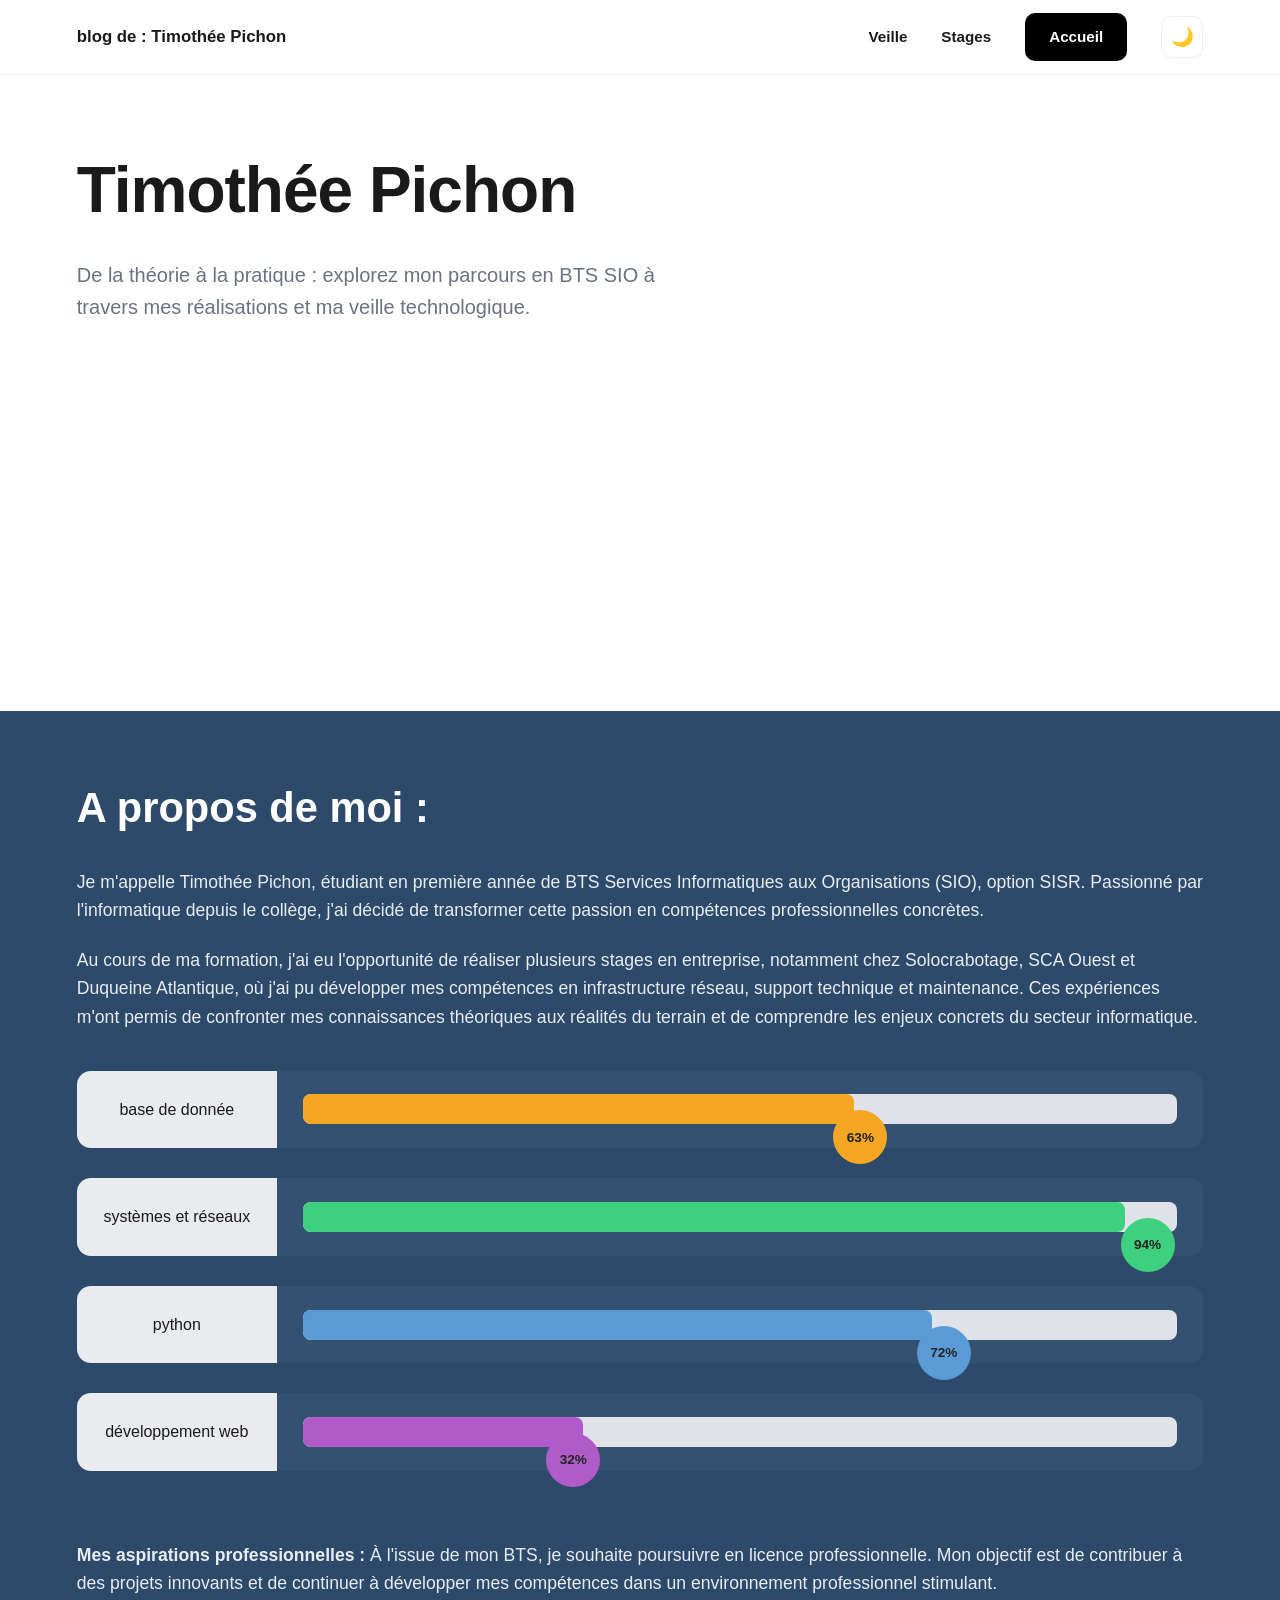
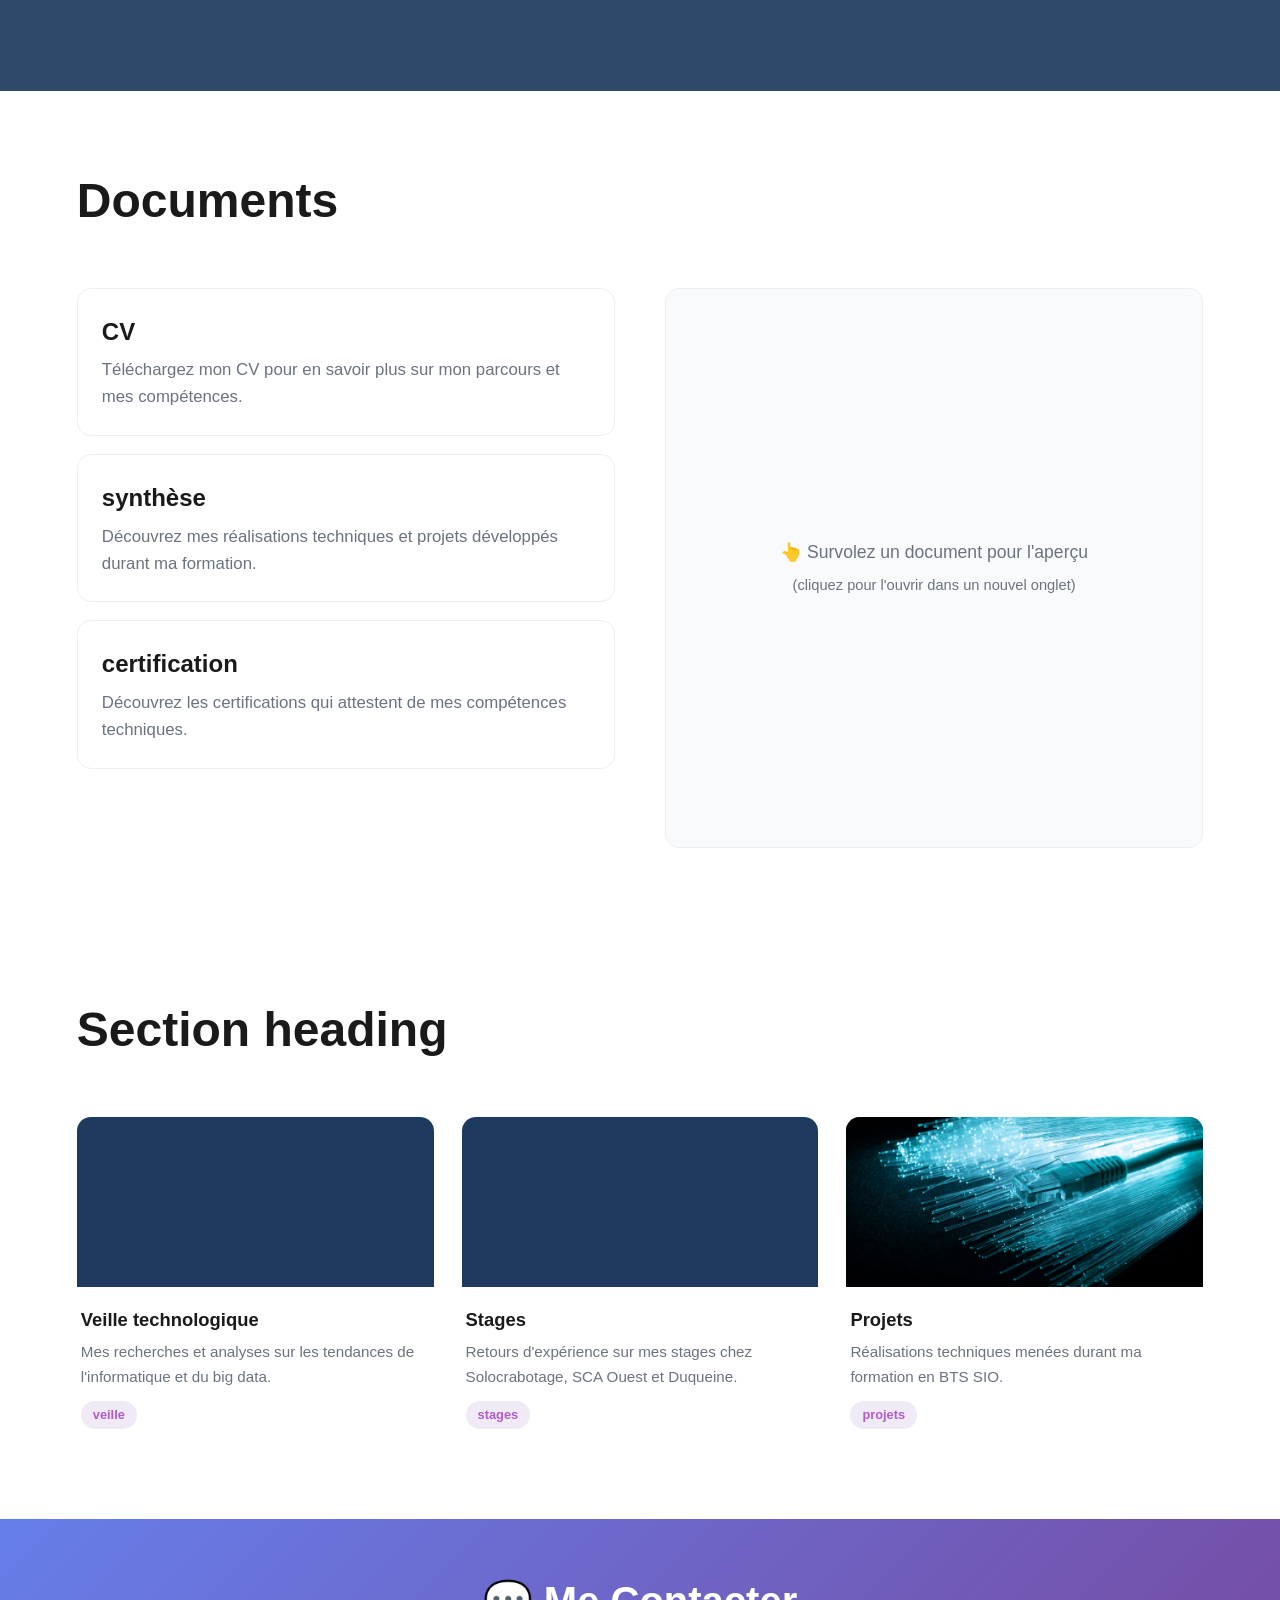
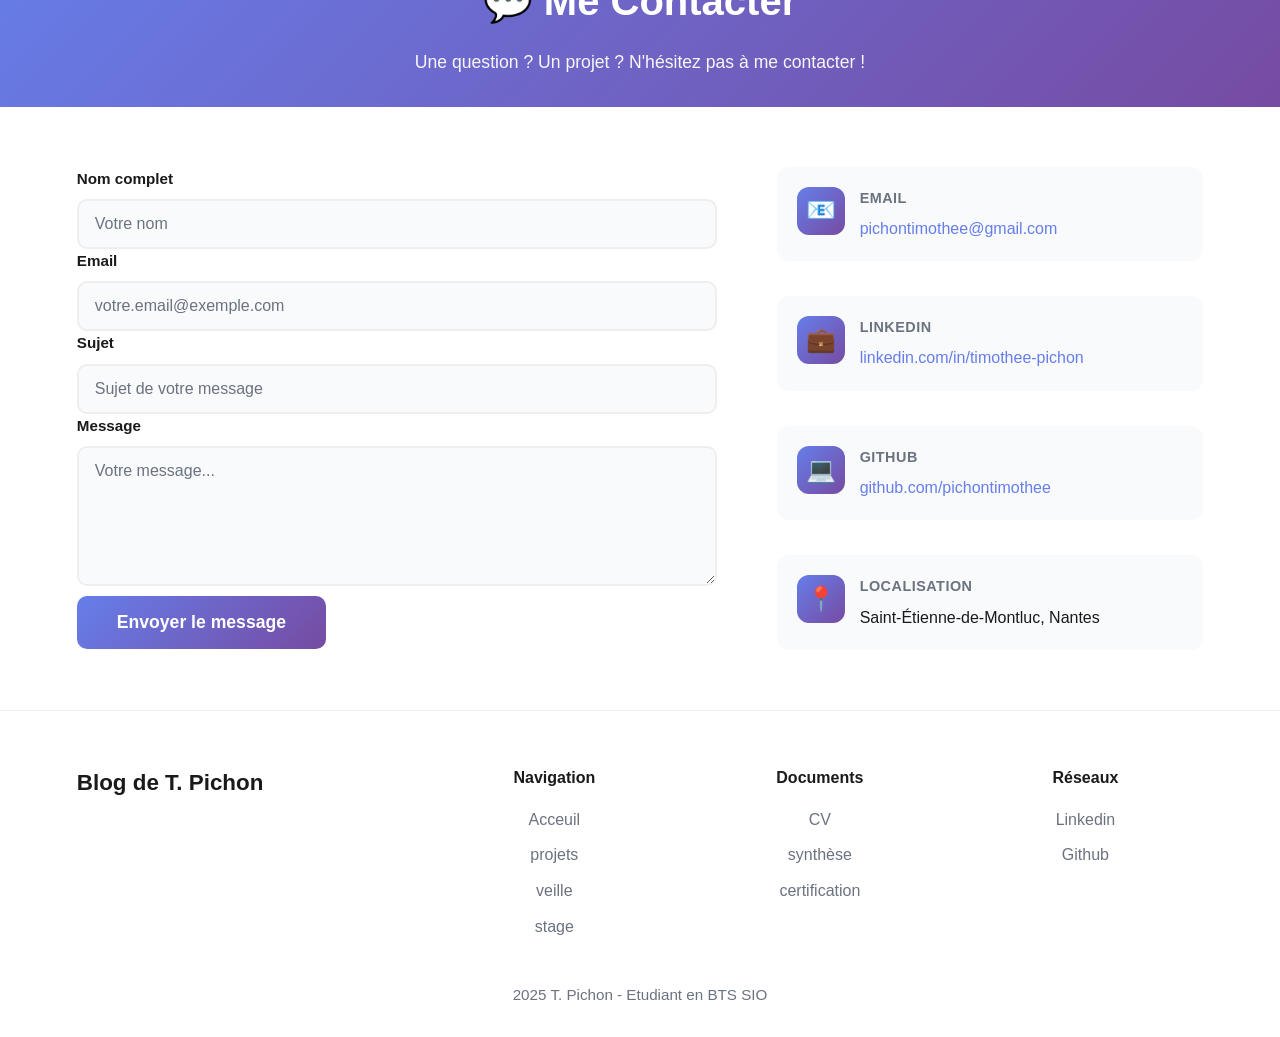
==== index.html @ 786f8b00 "Initial commit : premier envoie" ====
<!DOCTYPE html>
<html lang="fr">
<head>
  <meta charset="UTF-8">
  <meta name="viewport" content="width=device-width, initial-scale=1.0">
  <title>Blog de T. Pichon</title>
  <link rel="stylesheet" href="css/style.css">
</head>
<body>

  <!-- En-tete (injecté par js/header.js) -->
  <header class="entete" id="site-header"></header>

  <!-- Hero -->
  <section class="hero">
    <div class="conteneur">
      <h1>Timothée Pichon</h1>
      <p>De la théorie à la pratique : explorez mon parcours en BTS SIO à travers
         mes réalisations et ma veille technologique.</p>
    </div>
  </section>
  <div class="hero-image"></div>

  <!-- A propos -->
  <section class="apropos">
    <div class="conteneur">
      <h2>A propos de moi&nbsp;:</h2>
      <p>Je m'appelle Timothée Pichon, étudiant en première année de BTS Services
         Informatiques aux Organisations (SIO), option SISR. Passionné par
         l'informatique depuis le collège, j'ai décidé de transformer cette passion
         en compétences professionnelles concrètes.</p>
      <p>Au cours de ma formation, j'ai eu l'opportunité de réaliser plusieurs stages
         en entreprise, notamment chez Solocrabotage, SCA Ouest et Duqueine Atlantique,
         où j'ai pu développer mes compétences en infrastructure réseau, support
         technique et maintenance. Ces expériences m'ont permis de confronter mes
         connaissances théoriques aux réalités du terrain et de comprendre les enjeux
         concrets du secteur informatique.</p>

      <div class="competences">
        <div class="skill">
          <div class="label">base de donnée</div>
          <div class="barre-zone">
            <div class="barre"><span style="width:63%;background:var(--orange)"></span></div>
            <div class="pct" style="left:63%;background:var(--orange)">63%</div>
          </div>
        </div>
        <div class="skill">
          <div class="label">systèmes et réseaux</div>
          <div class="barre-zone">
            <div class="barre"><span style="width:94%;background:var(--vert)"></span></div>
            <div class="pct" style="left:94%;background:var(--vert)">94%</div>
          </div>
        </div>
        <div class="skill">
          <div class="label">python</div>
          <div class="barre-zone">
            <div class="barre"><span style="width:72%;background:var(--bleu)"></span></div>
            <div class="pct" style="left:72%;background:var(--bleu)">72%</div>
          </div>
        </div>
        <div class="skill">
          <div class="label">développement web</div>
          <div class="barre-zone">
            <div class="barre"><span style="width:32%;background:var(--violet)"></span></div>
            <div class="pct" style="left:32%;background:var(--violet)">32%</div>
          </div>
        </div>
      </div>

      <p class="aspirations"><strong>Mes aspirations professionnelles :</strong>
         À l'issue de mon BTS, je souhaite poursuivre en licence professionnelle.
         Mon objectif est de contribuer à des projets innovants et de continuer à
         développer mes compétences dans un environnement professionnel stimulant.</p>
    </div>
  </section>

  <!-- Documents -->
  <section class="section docs">
    <div class="conteneur">
      <h2>Documents</h2>
      <div class="docs-grille">

        <!-- Liste des liens -->
        <div class="docs-liste">
          <a class="doc-item" href="docs/cv.pdf" target="_blank" rel="noopener"
             data-doc="docs/cv.pdf">
            <h3>CV</h3>
            <p>Téléchargez mon CV pour en savoir plus sur mon parcours et mes compétences.</p>
          </a>
          <a class="doc-item" href="docs/synthese.pdf" target="_blank" rel="noopener"
             data-doc="docs/synthese.pdf">
            <h3>synthèse</h3>
            <p>Découvrez mes réalisations techniques et projets développés durant ma formation.</p>
          </a>
          <a class="doc-item" href="docs/certification.pdf" target="_blank" rel="noopener"
             data-doc="docs/certification.pdf">
            <h3>certification</h3>
            <p>Découvrez les certifications qui attestent de mes compétences techniques.</p>
          </a>
        </div>

        <!-- Zone d'apercu (a droite) -->
        <div class="docs-apercu">
          <iframe id="docPreview" title="Prévisualisation du document"></iframe>
          <div class="apercu-vide" id="apercuVide">
            👆 Survolez un document pour l'aperçu<br>
            <small>(cliquez pour l'ouvrir dans un nouvel onglet)</small>
          </div>
        </div>

      </div>
    </div>
  </section>

  <!-- Projets -->
  <section class="section">
    <div class="conteneur">
      <h2>Section heading</h2>
      <div class="cartes">
        <a class="carte" href="veille.html">
          <div class="vignette"></div>
          <div class="corps">
            <h3>Veille technologique</h3>
            <p>Mes recherches et analyses sur les tendances de l'informatique et du big data.</p>
            <span class="tag">veille</span>
          </div>
        </a>
        <a class="carte" href="stage.html">
          <div class="vignette"></div>
          <div class="corps">
            <h3>Stages</h3>
            <p>Retours d'expérience sur mes stages chez Solocrabotage, SCA Ouest et Duqueine.</p>
            <span class="tag">stages</span>
          </div>
        </a>
        <a class="carte" href="#">
          <div class="vignette"></div>
          <div class="corps">
            <h3>Projets</h3>
            <p>Réalisations techniques menées durant ma formation en BTS SIO.</p>
            <span class="tag">projets</span>
          </div>
        </a>
      </div>
    </div>
  </section>

  <!-- Contact -->
  <section class="contact-wrapper">
    <div class="contact-section">
      <!-- En-tête -->
      <div class="contact-header">
        <h1>💬 Me Contacter</h1>
        <p>Une question ? Un projet ? N'hésitez pas à me contacter !</p>
      </div>

      <!-- Contenu -->
      <div class="contact-content">

        <!-- Formulaire -->
        <div class="contact-form">
          <form id="contactForm">

            <div class="form-group">
              <label for="name">Nom complet</label>
              <input type="text" id="name" name="name" placeholder="Votre nom" required>
            </div>

            <div class="form-group">
              <label for="email">Email</label>
              <input type="email" id="email" name="email" placeholder="votre.email@exemple.com" required>
            </div>

            <div class="form-group">
              <label for="subject">Sujet</label>
              <input type="text" id="subject" name="subject" placeholder="Sujet de votre message" required>
            </div>

            <div class="form-group">
              <label for="message">Message</label>
              <textarea id="message" name="message" placeholder="Votre message..." required></textarea>
            </div>

            <button type="submit" class="submit-btn">Envoyer le message</button>

            <div class="success-message" id="successMessage">
              ✓ Message envoyé avec succès ! Je vous répondrai rapidement.
            </div>

          </form>
        </div>

        <!-- Informations de contact -->
        <div class="contact-info">

          <div class="contact-item">
            <div class="contact-icon">📧</div>
            <div class="contact-details">
              <h3>Email</h3>
              <p><a href="mailto:pichontimothee@gmail.com">pichontimothee@gmail.com</a></p>
            </div>
          </div>

          <div class="contact-item">
            <div class="contact-icon">💼</div>
            <div class="contact-details">
              <h3>LinkedIn</h3>
              <p><a href="https://www.linkedin.com/in/timothee-pichon-823b09297/" target="_blank">linkedin.com/in/timothee-pichon</a></p>
            </div>
          </div>

          <div class="contact-item">
            <div class="contact-icon">💻</div>
            <div class="contact-details">
              <h3>GitHub</h3>
              <p><a href="https://github.com/pichontimothee" target="_blank">github.com/pichontimothee</a></p>
            </div>
          </div>

          <div class="contact-item">
            <div class="contact-icon">📍</div>
            <div class="contact-details">
              <h3>Localisation</h3>
              <p>Saint-Étienne-de-Montluc, Nantes</p>
            </div>
          </div>

        </div>

      </div>
    </div>
  </section>

  <!-- Footer -->
  <footer class="footer" id="site-footer"></footer>
  <script src="js/footer.js"></script>

  <!-- Bouton retour en haut -->
  <button id="backToTop" class="back-to-top" aria-label="Remonter en haut de page">↑</button>

  <script src="js/header.js"></script>
  <script src="js/theme.js"></script>
  <script src="js/documents.js"></script>
  <script src="js/contact.js"></script>
  <script src="js/scroll-top.js"></script>
</body>
</html>
---- css/style.css ----
:root{
  --bleu-fonce:#2d4a6b;
  --texte:#1a1a1a;
  --texte-doux:#6b7280;
  --bg-carte:#e9ebef;
  --orange:#f5a623;
  --vert:#3dd17f;
  --bleu:#5b9bd5;
  --violet:#b05bc9;
  --rayon:14px;
  --max:1180px;
  /* surfaces (theme clair) */
  --bg:#fff;
  --surface:#fff;
  --surface-2:#f9fafb;
  --bordure:#eee;
}
/* ---------- Mode sombre ---------- */
body.dark{
  --texte:#e8eaed;
  --texte-doux:#9aa0aa;
  --bg-carte:#222632;
  --bg:#0f1115;
  --surface:#1a1d24;
  --surface-2:#222632;
  --bordure:#2a2e37;
}
*{box-sizing:border-box;margin:0;padding:0;}
body{
  font-family:'Segoe UI',Roboto,Helvetica,Arial,sans-serif;
  color:var(--texte);
  line-height:1.6;
  background:var(--bg);
  transition:background .3s ease,color .3s ease;
}
.conteneur{max-width:none;margin:0;padding:0 clamp(24px,6vw,90px);}
a{color:inherit;text-decoration:none;}

/* ---------- En-tete ---------- */
.entete{
  position:sticky;top:0;z-index:10;
  background:var(--surface);
  border-bottom:1px solid var(--bordure);
  transition:background .3s ease,border-color .3s ease;
}
.entete .conteneur{
  display:flex;align-items:center;justify-content:space-between;
  height:74px;
}
.logo{font-weight:600;font-size:1.05rem;}
.nav{display:flex;align-items:center;gap:34px;}
.nav a{font-weight:600;font-size:.95rem;}
.nav a:hover{color:var(--texte-doux);}
.btn-noir{
  background:#000;color:#fff;
  padding:12px 24px;border-radius:10px;
  font-weight:600;font-size:.9rem;border:none;cursor:pointer;
}
body.dark .btn-noir{background:#e8eaed;color:#111;}

/* Bouton bascule du theme */
.theme-toggle{
  background:none;border:1px solid var(--bordure);border-radius:10px;
  width:42px;height:42px;cursor:pointer;font-size:1.15rem;line-height:1;
  display:flex;align-items:center;justify-content:center;color:inherit;
  transition:background .2s ease,border-color .2s ease;
}
.theme-toggle:hover{background:rgba(0,0,0,.05);}
body.dark .theme-toggle:hover{background:rgba(255,255,255,.08);}

/* ---------- Hero ---------- */
.hero{padding:64px 0 48px;}
.hero h1{font-size:4rem;font-weight:800;letter-spacing:-1px;}
.hero p{
  margin-top:18px;max-width:640px;
  font-size:1.25rem;color:var(--texte-doux);
}
.hero-image{
  height:340px;width:100%;
  background-image:url("../images/connexion_bleu.jpg");
  background-size:cover;
  background-position:center;
  background-repeat:no-repeat;
}

/* ---------- A propos ---------- */
.apropos{background:var(--bleu-fonce);color:#fff;padding:64px 0 72px;}
.apropos h2{font-size:2.6rem;margin-bottom:26px;}
.apropos p{font-size:1.1rem;margin-bottom:22px;color:#e8edf3;}

.competences{margin-top:40px;display:flex;flex-direction:column;gap:30px;}
.skill{
  display:grid;grid-template-columns:200px 1fr;align-items:center;gap:0;
  background:rgba(255,255,255,.04);border-radius:var(--rayon);
}
.skill .label{
  background:var(--bg-carte);color:var(--texte);
  padding:26px 18px;border-radius:var(--rayon) 0 0 var(--rayon);
  text-align:center;font-weight:500;height:100%;
  display:flex;align-items:center;justify-content:center;
}
.barre-zone{padding:22px 26px;position:relative;}
.barre{height:30px;border-radius:8px;background:#dfe3e8;overflow:visible;position:relative;}
.barre span{display:block;height:100%;border-radius:8px;}
.pct{
  position:absolute;top:38px;transform:translateX(-50%);
  width:54px;height:54px;border-radius:50%;
  display:flex;align-items:center;justify-content:center;
  font-weight:600;color:#222;font-size:.85rem;
}
.aspirations{margin-top:70px;font-size:1.1rem;color:#e8edf3;}

/* ---------- Documents ---------- */
.section{padding:72px 0;}
.section h2{font-size:3rem;font-weight:800;margin-bottom:48px;}

.docs-grille{display:grid;grid-template-columns:1fr 1fr;gap:50px;align-items:start;}
.docs-liste{display:flex;flex-direction:column;gap:18px;}
.doc-item{
  display:block;padding:24px;border-radius:var(--rayon);
  border:1px solid var(--bordure);color:inherit;
  transition:background .2s ease,transform .2s ease,border-color .2s ease;
}
.doc-item:hover{
  background:var(--surface-2);transform:translateX(5px);
  border-color:#667eea;
}
.doc-item h3{font-size:1.5rem;margin-bottom:6px;}
.doc-item p{color:var(--texte-doux);font-size:1.05rem;}

.docs-apercu{
  position:sticky;top:90px;
  height:560px;border-radius:var(--rayon);overflow:hidden;
  border:1px solid var(--bordure);background:var(--surface-2);
}
.docs-apercu iframe{
  width:100%;height:100%;border:none;display:none;background:#fff;
}
.docs-apercu iframe.actif{display:block;}
.apercu-vide{
  position:absolute;inset:0;display:flex;flex-direction:column;gap:8px;
  align-items:center;justify-content:center;
  color:var(--texte-doux);text-align:center;padding:24px;font-size:1.1rem;
}

/* ---------- Projets ---------- */
.cartes{display:grid;grid-template-columns:repeat(3,1fr);gap:28px;}
.carte{
  display:block;color:inherit;text-decoration:none;
  border-radius:var(--rayon);overflow:hidden;background:var(--surface);
  transition:transform .2s ease,box-shadow .2s ease;
}
.carte:hover{transform:translateY(-6px);box-shadow:0 14px 30px rgba(0,0,0,.12);}
body.dark .carte:hover{box-shadow:0 14px 30px rgba(0,0,0,.45);}
.carte .vignette{
  height:170px;
  background-size:cover;
  background-position:center;
  background-repeat:no-repeat;
  background-color:#1e3a5f;
}
.carte:nth-child(1) .vignette{background-image:url("../images/tech_news.jpg");}    /* Veille technologique */
.carte:nth-child(2) .vignette{background-image:url("../images/cowork_desk.jpg");}  /* Stages */
.carte:nth-child(3) .vignette{background-image:url("../images/projet_reseau.jpg");}/* Projets */
.carte .corps{padding:18px 4px;}
.carte h3{font-size:1.15rem;margin-bottom:6px;}
.carte p{color:var(--texte-doux);font-size:.95rem;margin-bottom:12px;}
.tag{display:inline-block;background:#f0eaf7;color:var(--violet);
  padding:4px 12px;border-radius:20px;font-size:.8rem;font-weight:600;}
body.dark .tag{background:#2c2440;}

/* ---------- Contact (panneau) ---------- */
.contact-wrapper{padding:0;}
.contact-section{
  max-width:none;width:100%;margin:0;
  background:var(--surface);border-radius:0;
  box-shadow:none;
  overflow:hidden;
}
.contact-header{
  text-align:center;padding:50px 40px 30px;
  background:linear-gradient(135deg,#667eea 0%,#764ba2 100%);
  color:#fff;
}
.contact-header h1{font-size:2.5rem;margin-bottom:15px;font-weight:700;}
.contact-header p{font-size:1.1rem;opacity:0.95;}

.contact-content{
  display:grid;grid-template-columns:1.5fr 1fr;gap:60px;
  padding:60px clamp(24px,6vw,90px);
}

/* Formulaire */
.contact-form{display:flex;flex-direction:column;gap:20px;}
.form-group{display:flex;flex-direction:column;gap:8px;}
.form-group label{font-weight:600;color:var(--texte);font-size:0.95rem;}
.form-group input,
.form-group textarea{
  padding:14px 16px;border:2px solid var(--bordure);border-radius:10px;
  font-size:1rem;font-family:inherit;transition:all 0.3s ease;
  background:var(--surface-2);color:var(--texte);
}
.form-group input::placeholder,
.form-group textarea::placeholder{color:var(--texte-doux);}
.form-group input:focus,
.form-group textarea:focus{
  outline:none;border-color:#667eea;background:var(--surface);
  box-shadow:0 0 0 3px rgba(102,126,234,0.1);
}
.form-group textarea{resize:vertical;min-height:140px;}

.submit-btn{
  padding:16px 40px;
  background:linear-gradient(135deg,#667eea 0%,#764ba2 100%);
  color:#fff;border:none;border-radius:10px;
  font-size:1.1rem;font-weight:600;cursor:pointer;
  transition:all 0.3s ease;margin-top:10px;
}
.submit-btn:hover{transform:translateY(-2px);box-shadow:0 10px 25px rgba(102,126,234,0.4);}
.submit-btn:active{transform:translateY(0);}

/* Infos contact */
.contact-info{display:flex;flex-direction:column;gap:35px;}
.contact-item{
  display:flex;align-items:flex-start;gap:15px;padding:20px;
  background:var(--surface-2);border-radius:12px;transition:all 0.3s ease;
}
.contact-item:hover{background:var(--bg-carte);transform:translateX(5px);}
.contact-icon{
  width:48px;height:48px;
  background:linear-gradient(135deg,#667eea 0%,#764ba2 100%);
  border-radius:12px;display:flex;align-items:center;justify-content:center;
  font-size:1.5rem;flex-shrink:0;
}
.contact-details h3{
  font-size:0.9rem;color:var(--texte-doux);margin-bottom:6px;
  text-transform:uppercase;letter-spacing:0.5px;font-weight:600;
}
.contact-details p{font-size:1rem;color:var(--texte);font-weight:500;}
.contact-details a{color:#667eea;text-decoration:none;transition:all 0.3s ease;font-weight:500;}
.contact-details a:hover{color:#764ba2;text-decoration:underline;}

/* Message de succès */
.success-message{
  display:none;padding:15px;background:#d1fae5;border:2px solid #10b981;
  border-radius:10px;color:#065f46;font-weight:500;margin-top:10px;
}
.success-message.show{display:block;animation:slideIn 0.4s ease;}
@keyframes slideIn{
  from{opacity:0;transform:translateY(-10px);}
  to{opacity:1;transform:translateY(0);}
}

/* ---------- Footer ---------- */
.footer{border-top:1px solid var(--bordure);padding:54px 0 30px;}
.footer-haut{display:grid;grid-template-columns:1.4fr 1fr 1fr 1fr;gap:30px;}
.footer h4{margin-bottom:16px;}
.footer .marque{font-size:1.4rem;font-weight:700;}
.footer ul{list-style:none;display:flex;flex-direction:column;gap:10px;
  color:var(--texte-doux);}
.footer .col{text-align:center;}
.footer a{transition:color .2s ease;}
.footer a:hover{color:#667eea;text-decoration:underline;}
.footer-bas{text-align:center;margin-top:44px;color:var(--texte-doux);font-size:.95rem;}

/* ---------- Page Stages ---------- */
.entete-gauche{display:flex;align-items:center;gap:22px;}
.retour{
  width:48px;height:48px;border-radius:50%;
  border:2px solid var(--texte);color:inherit;
  display:flex;align-items:center;justify-content:center;
  font-size:1.4rem;text-decoration:none;flex:none;
  transition:background .2s ease;
}
.retour:hover{background:var(--surface-2);}
.page-titre{font-size:1.6rem;font-weight:800;line-height:1.05;letter-spacing:.5px;}

.stage-hero-wrap{padding:0 0 10px;}
.stage-hero{
  position:relative;overflow:hidden;
  border-radius:24px;min-height:480px;
  display:flex;align-items:center;
  background:#07070d;
}
/* Fond "art abstrait" flouté (violet / bleu / cyan) */
.stage-hero::before{
  content:"";position:absolute;inset:-60px;
  background:
    radial-gradient(38% 48% at 58% 16%, rgba(150,55,235,.95), transparent 70%),
    radial-gradient(42% 55% at 90% 52%, rgba(42,78,236,.95), transparent 70%),
    radial-gradient(48% 42% at 52% 82%, rgba(24,214,228,.92), transparent 66%),
    radial-gradient(40% 40% at 18% 62%, rgba(86,28,180,.7), transparent 70%),
    radial-gradient(35% 35% at 80% 88%, rgba(24,214,228,.65), transparent 70%),
    #07070d;
  filter:blur(70px);
  transform:scale(1.12);
}
.stage-hero-texte{
  position:relative;z-index:1;color:#fff;
  max-width:640px;
  padding:48px clamp(28px,5vw,72px);
  font-size:1.35rem;line-height:1.7;
}

.stages-grille{display:grid;grid-template-columns:repeat(3,1fr);gap:50px;}
.stage-carte{
  display:block;text-align:left;color:inherit;text-decoration:none;
  transition:transform .2s ease;
}
.stage-carte:hover{transform:translateY(-6px);}
.stage-carte:hover h3{color:#667eea;}
.stage-media{
  height:210px;border-radius:var(--rayon);overflow:hidden;
  display:flex;align-items:center;justify-content:center;
  background:var(--surface);margin-bottom:22px;
}
.stage-media img{max-width:80%;max-height:80%;object-fit:contain;}
.stage-media--photo{background:var(--surface-2);}
.stage-media--photo img{width:100%;height:100%;max-width:none;max-height:none;object-fit:cover;}
.stage-carte h3{font-size:1.6rem;margin-bottom:6px;transition:color .2s ease;}
.stage-carte p{color:var(--texte-doux);font-size:1.05rem;}

/* Corps des pages détail de stage (gabarit à compléter) */
.stage-detail{min-height:55vh;padding:72px 0;}
.stage-detail-vide{color:var(--texte-doux);font-size:1.1rem;}

/* ---------- Article détail de stage (SCA Ouest, etc.) ---------- */
.sd-hero{
  position:relative;overflow:hidden;
  min-height:380px;display:flex;align-items:center;
  background:#0b1f33 url("../images/sca_ouest.jpg") center/cover no-repeat;
  color:#fff;text-align:center;
}
.sd-hero::before{content:"";position:absolute;inset:0;
  background:linear-gradient(180deg,rgba(10,25,45,.55),rgba(10,25,45,.82));}
.sd-hero-inner{position:relative;z-index:1;max-width:820px;margin:0 auto;padding:64px clamp(24px,5vw,60px);}
.sd-kicker{display:inline-block;font-weight:600;letter-spacing:.5px;opacity:.92;margin-bottom:14px;}
.sd-hero h1{font-size:3.2rem;font-weight:800;margin-bottom:12px;}
.sd-hero p{font-size:1.3rem;opacity:.95;margin-bottom:24px;}
.sd-meta{display:flex;flex-wrap:wrap;gap:12px;justify-content:center;}
.sd-meta span{background:rgba(255,255,255,.15);border:1px solid rgba(255,255,255,.28);
  padding:8px 16px;border-radius:999px;font-size:.95rem;}

.sd-wrap{max-width:920px;margin:0 auto;padding:60px clamp(20px,4vw,40px);}
.sd-intro{font-size:1.25rem;line-height:1.7;color:var(--texte);margin-bottom:18px;}
.sd-wrap > p{font-size:1.1rem;line-height:1.7;color:var(--texte-doux);margin-bottom:18px;}

.sd-card{
  background:var(--surface);border:1px solid var(--bordure);border-radius:18px;
  padding:36px clamp(22px,3vw,40px);margin:34px 0;
  box-shadow:0 10px 30px rgba(0,0,0,.06);
}
.sd-badge{
  display:inline-block;background:#667eea;color:#fff;
  font-size:.78rem;font-weight:700;letter-spacing:.5px;text-transform:uppercase;
  padding:5px 14px;border-radius:999px;margin-bottom:16px;
}
.sd-card h2{font-size:1.7rem;margin-bottom:6px;}
.sd-soustitre{color:var(--texte-doux);font-weight:600;margin-bottom:18px;}
.sd-card p{font-size:1.05rem;line-height:1.7;color:var(--texte);margin-bottom:16px;}
.sd-sub{font-size:1.2rem;margin:24px 0 12px;}

.compare{display:grid;grid-template-columns:1fr 1fr;gap:22px;margin:24px 0;}
.compare-box{border-radius:14px;padding:22px;border:1px solid;}
.compare-box.avant{background:rgba(220,53,69,.07);border-color:rgba(220,53,69,.35);}
.compare-box.apres{background:rgba(40,180,99,.08);border-color:rgba(40,180,99,.40);}
.compare-tag{display:block;font-weight:700;margin-bottom:14px;}
.compare-box.avant .compare-tag{color:#d9534f;}
.compare-box.apres .compare-tag{color:#27ae60;}
.flow{list-style:none;display:flex;flex-direction:column;gap:8px;counter-reset:step;}
.flow li{position:relative;padding:9px 12px 9px 40px;background:var(--surface-2);
  border-radius:8px;font-size:.95rem;color:var(--texte);}
.flow li::before{counter-increment:step;content:counter(step);
  position:absolute;left:9px;top:50%;transform:translateY(-50%);
  width:22px;height:22px;border-radius:50%;background:var(--bordure);
  display:flex;align-items:center;justify-content:center;font-size:.75rem;font-weight:700;}
.flow li.ko{background:rgba(220,53,69,.16);font-weight:600;}
.flow li.ok{background:rgba(40,180,99,.20);font-weight:700;}

.sd-result{
  margin-top:4px;background:linear-gradient(135deg,#27ae60,#1e8e50);
  color:#fff;padding:18px 22px;border-radius:12px;font-size:1.1rem;line-height:1.5;
}
.sd-result strong{font-weight:800;}

.sd-stats{display:grid;grid-template-columns:repeat(3,1fr);gap:20px;margin-top:20px;}
.stat{background:var(--surface-2);border-radius:14px;padding:26px 20px;text-align:center;}
.stat .num{display:block;font-size:2.4rem;font-weight:800;color:#667eea;line-height:1;margin-bottom:10px;}
.stat .lbl{color:var(--texte-doux);font-size:.95rem;line-height:1.45;}

.sd-conclusion{border:none;border-left:5px solid #667eea;background:rgba(102,126,234,.07);}

/* Hero Duqueine (dégradé vert + logo, pas de photo) */
.sd-hero.hero-duqueine{background:linear-gradient(135deg,#0d1a0f,#173a22 55%,#2f6b3f);}
.sd-hero.hero-duqueine::before{background:linear-gradient(180deg,rgba(0,0,0,.25),rgba(0,0,0,.45));}
.hero-logo{height:96px;width:auto;margin-bottom:18px;}

/* Mini-diagramme d'architecture */
.archi{display:grid;grid-template-columns:1fr 1fr;gap:18px;margin:20px 0;}
.archi .vm{background:var(--surface-2);border-radius:12px;padding:20px;border-top:4px solid #667eea;}
.archi .vm:last-child{border-top-color:#27ae60;}
.archi .vm h4{font-size:1.05rem;margin-bottom:6px;}
.archi .vm p{font-size:.95rem;color:var(--texte-doux);margin:0;}

/* Ligne de commande */
.code-line{
  background:#33353b;color:#e8eaed !important;border-radius:8px;
  padding:12px 16px;font-family:'Consolas','Courier New',monospace;
  font-size:.92rem;overflow-x:auto;margin:6px 0 16px;
}
code{
  font-family:'Consolas','Courier New',monospace;font-size:.92em;
  background:var(--surface-2);border:1px solid var(--bordure);
  border-radius:6px;padding:1px 6px;
}

/* Puces de compétences */
.chips{display:flex;flex-wrap:wrap;gap:10px;margin:14px 0 18px;}
.chips .tag{font-size:.9rem;}

@media(max-width:768px){
  .sd-hero h1{font-size:2.2rem;}
  .sd-hero p{font-size:1.1rem;}
  .compare{grid-template-columns:1fr;}
  .sd-stats{grid-template-columns:1fr;}
  .archi{grid-template-columns:1fr;}
}

/* ---------- Page Veilles ---------- */
.veille-intro{padding-bottom:24px;}
.veille-intro p{font-size:1.2rem;line-height:1.7;max-width:1000px;color:var(--texte);}
.veille-bloc{padding-top:24px;padding-bottom:24px;}
.veille-img{border-radius:var(--rayon);overflow:hidden;margin-bottom:30px;}
.veille-img img{width:100%;display:block;}
.veille-texte{max-width:1000px;margin:0 auto;font-size:1.2rem;line-height:1.75;}
.veille-texte p{margin-bottom:20px;color:var(--texte);}
.veille-lien{
  display:inline-block;margin-top:6px;
  font-weight:600;color:inherit;text-decoration:underline;
  text-underline-offset:4px;
}
.veille-lien:hover{color:#667eea;}

/* ---------- Page Big Data (détail) ---------- */
.page-bigdata{background:#a7c0e6;}
body.dark.page-bigdata{background:#0f1115;}
.bd-main{padding-top:36px;padding-bottom:60px;}
.bd-card{
  background:var(--surface);border-radius:20px;
  padding:46px clamp(24px,4vw,64px);margin-bottom:40px;
  box-shadow:0 12px 32px rgba(0,0,0,.08);
}
.bd-card p{font-size:1.05rem;line-height:1.7;margin-bottom:18px;color:var(--texte);}
.bd-card ul{margin:0 0 18px 22px;line-height:1.7;color:var(--texte);}
.bd-card li{margin-bottom:8px;}
.bd-titre{
  font-size:2.1rem;font-weight:800;margin:10px 0 22px;
  text-decoration:underline;text-underline-offset:6px;
}
.bd-souligne{text-decoration:underline;text-underline-offset:4px;font-weight:500;margin-top:8px;}

.bd-split{display:grid;grid-template-columns:1fr 1fr;gap:46px;align-items:center;margin:26px 0;}
.bd-img{border-radius:var(--rayon);overflow:hidden;}
.bd-img img{width:100%;display:block;}
.bd-img--large{margin-top:30px;}
.bd-img--small{max-width:400px;margin:26px auto 0;}

/* Cartes 3V */
.v3-grille{display:grid;grid-template-columns:repeat(3,1fr);gap:30px;margin-top:30px;}
.v3-carte{
  background:linear-gradient(135deg,#a78bca,#8e6bb0);
  color:#fff;border-radius:16px;padding:30px 24px;text-align:center;
}
.v3-carte h3{font-size:1.3rem;letter-spacing:1px;margin-bottom:14px;}
.v3-carte p{color:#fff;opacity:.95;margin:0;font-size:1rem;}

/* Timeline Actualité */
.actu-timeline{border-left:3px solid var(--texte);padding-left:34px;display:flex;flex-direction:column;gap:26px;}
.actu-carte{background:var(--surface-2);border-radius:14px;padding:24px 26px;}
.actu-carte h3{font-size:1.2rem;margin-bottom:12px;}
.actu-carte p{font-size:1rem;color:var(--texte-doux);margin-bottom:14px;}
.actu-date{font-size:.85rem;font-weight:700;color:var(--texte-doux);}

/* Sources */
.sources-grille{display:grid;grid-template-columns:repeat(3,1fr);gap:24px;margin-top:24px;}
.source-carte{background:var(--surface-2);border-radius:12px;padding:20px;text-align:center;}
.source-carte h4{color:#7b5bb6;margin-bottom:6px;font-size:1.05rem;}
.source-carte p{margin:0;color:var(--texte-doux);font-size:.95rem;}

/* Thématique + axes de surveillance (page IA) */
.bd-thematique{font-size:1.35rem;font-weight:700;color:#7b5bb6;line-height:1.4;margin-bottom:24px;}
.axes-grille{display:grid;grid-template-columns:repeat(3,1fr);gap:24px;margin-top:10px;}
.axe-carte{
  background:var(--surface-2);border-radius:16px;padding:26px 22px;
  border-top:4px solid #667eea;
}
.axe-carte:nth-child(2){border-top-color:#27ae60;}
.axe-carte:nth-child(3){border-top-color:#e0852b;}
.axe-num{
  display:inline-block;font-size:.78rem;font-weight:700;letter-spacing:.5px;
  text-transform:uppercase;color:var(--texte-doux);margin-bottom:10px;
}
.axe-carte h3{font-size:1.15rem;margin-bottom:10px;}
.axe-carte p{font-size:.98rem;color:var(--texte-doux);line-height:1.6;margin:0;}

/* Hero de la page IA (réutilise .sd-hero) */
.sd-hero.hero-ia{background-image:url("../images/ia/hero.jpg");}

/* Encadré "Objectif" des axes */
.axe-objectif{
  background:rgba(102,126,234,.08);border-left:4px solid #667eea;
  border-radius:0 12px 12px 0;padding:16px 20px;margin:6px 0 26px;
  font-size:1.02rem;line-height:1.6;color:var(--texte);
}
.axe-objectif strong{color:#667eea;}

/* ---------- Bouton retour en haut ---------- */
.back-to-top{
  position:fixed;bottom:30px;right:30px;z-index:50;
  width:52px;height:52px;border-radius:50%;border:none;cursor:pointer;
  background:linear-gradient(135deg,#667eea 0%,#764ba2 100%);
  color:#fff;font-size:1.5rem;line-height:1;
  box-shadow:0 6px 18px rgba(0,0,0,0.2);
  opacity:0;visibility:hidden;transform:translateY(12px);
  transition:opacity .3s ease,transform .3s ease,visibility .3s;
}
.back-to-top.show{opacity:1;visibility:visible;transform:translateY(0);}
.back-to-top:hover{transform:translateY(-3px);box-shadow:0 10px 24px rgba(102,126,234,.45);}

/* ---------- Responsive ---------- */
@media(max-width:820px){
  .hero h1{font-size:2.6rem;}
  .nav{display:none;}
  .skill{grid-template-columns:120px 1fr;}
  .cartes{grid-template-columns:1fr;}
  .docs-grille{grid-template-columns:1fr;}
  .docs-apercu{position:static;height:420px;}
  .stages-grille{grid-template-columns:1fr;gap:36px;}
  .stage-hero{min-height:360px;}
  .bd-split{grid-template-columns:1fr;gap:28px;}
  .v3-grille{grid-template-columns:1fr;}
  .axes-grille{grid-template-columns:1fr;}
  .sources-grille{grid-template-columns:1fr 1fr;}
  .footer-haut{grid-template-columns:1fr 1fr;}
}
@media(max-width:768px){
  .contact-content{grid-template-columns:1fr;gap:40px;padding:30px 20px;}
  .contact-header h1{font-size:2rem;}
  .contact-header p{font-size:1rem;}
}
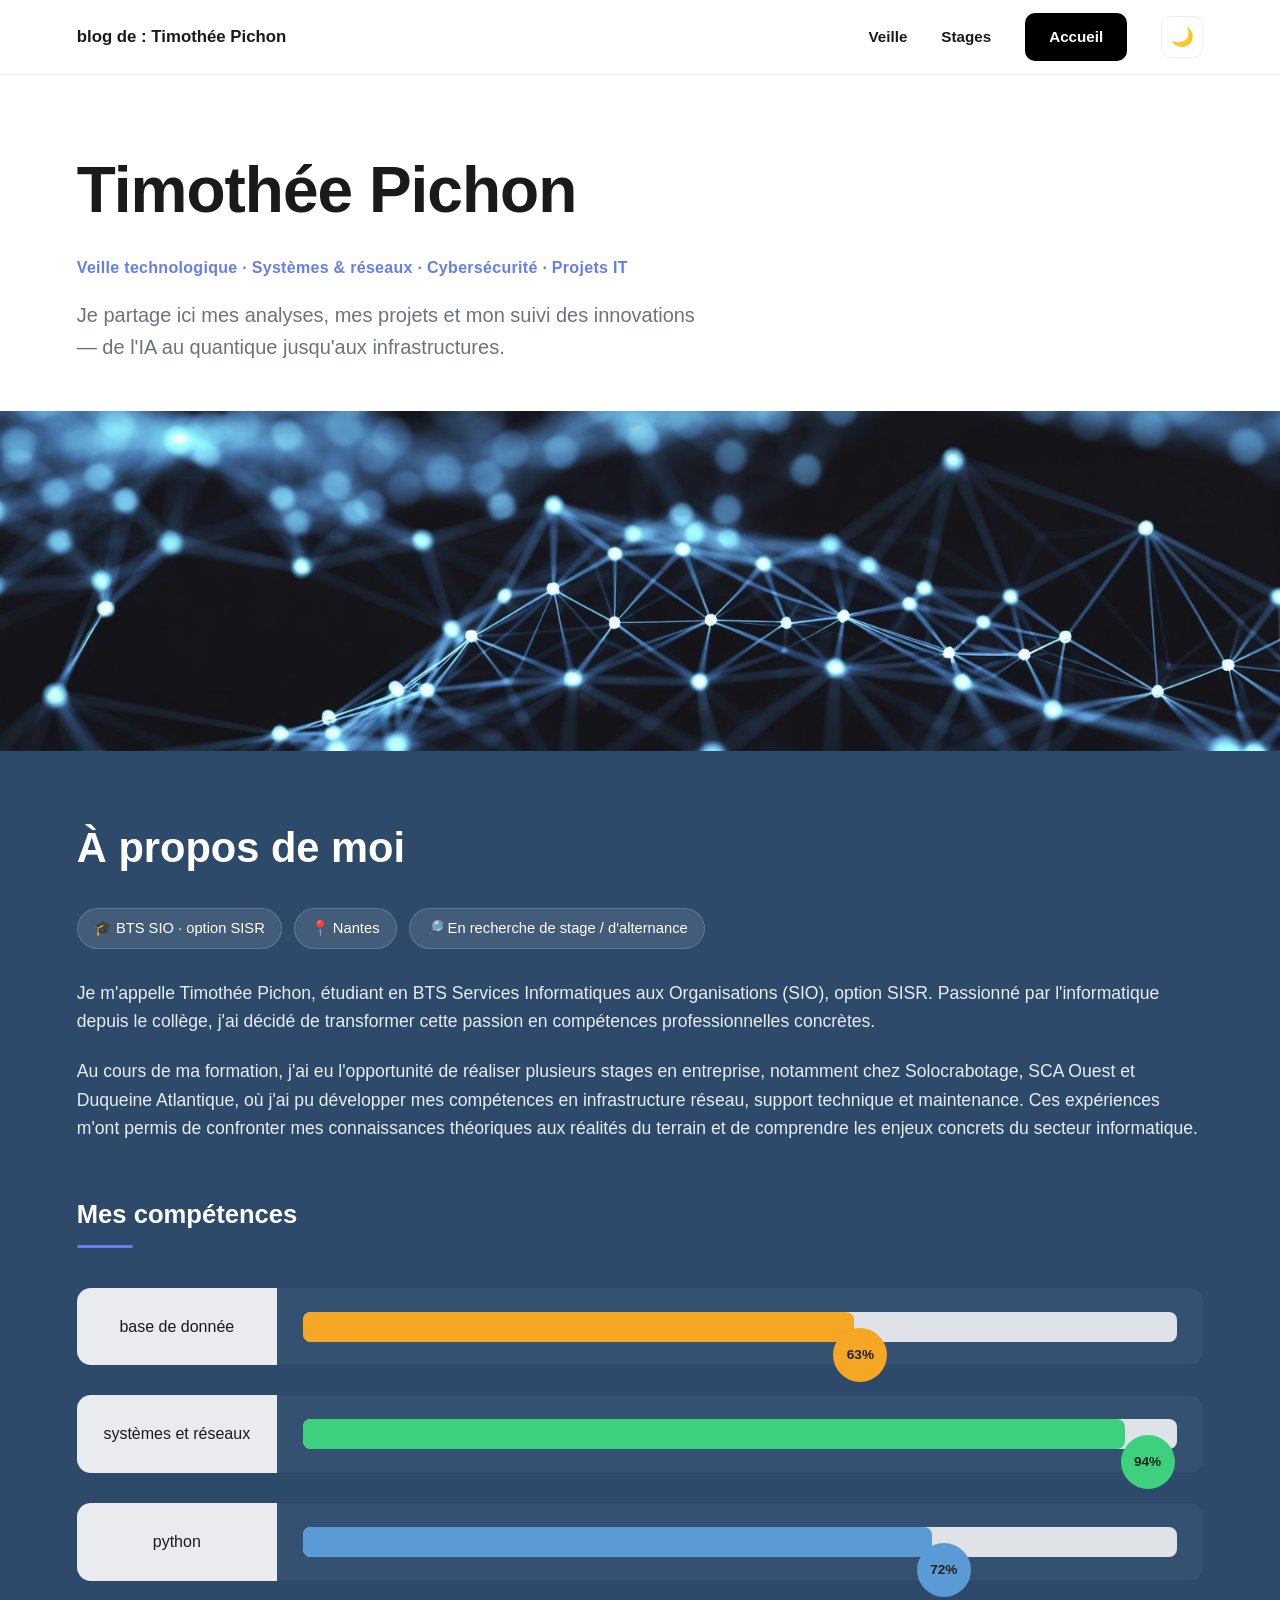
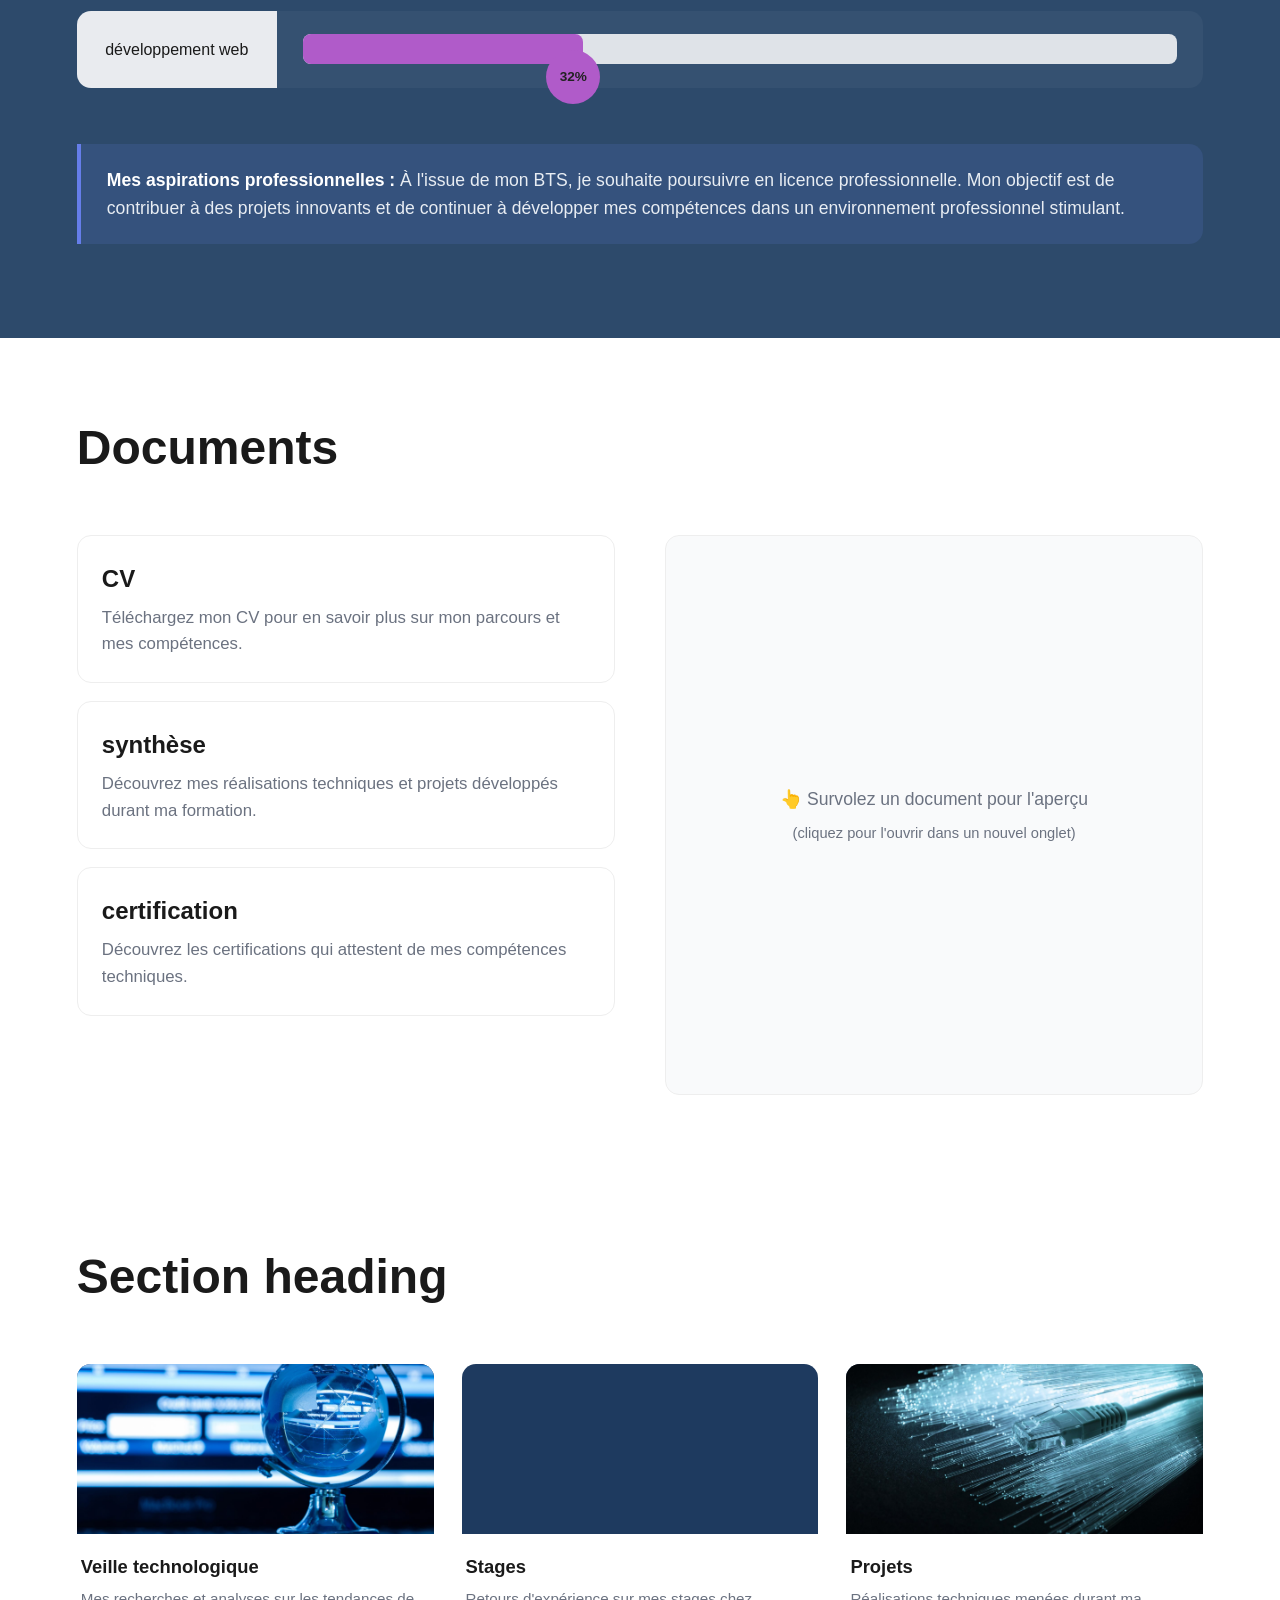
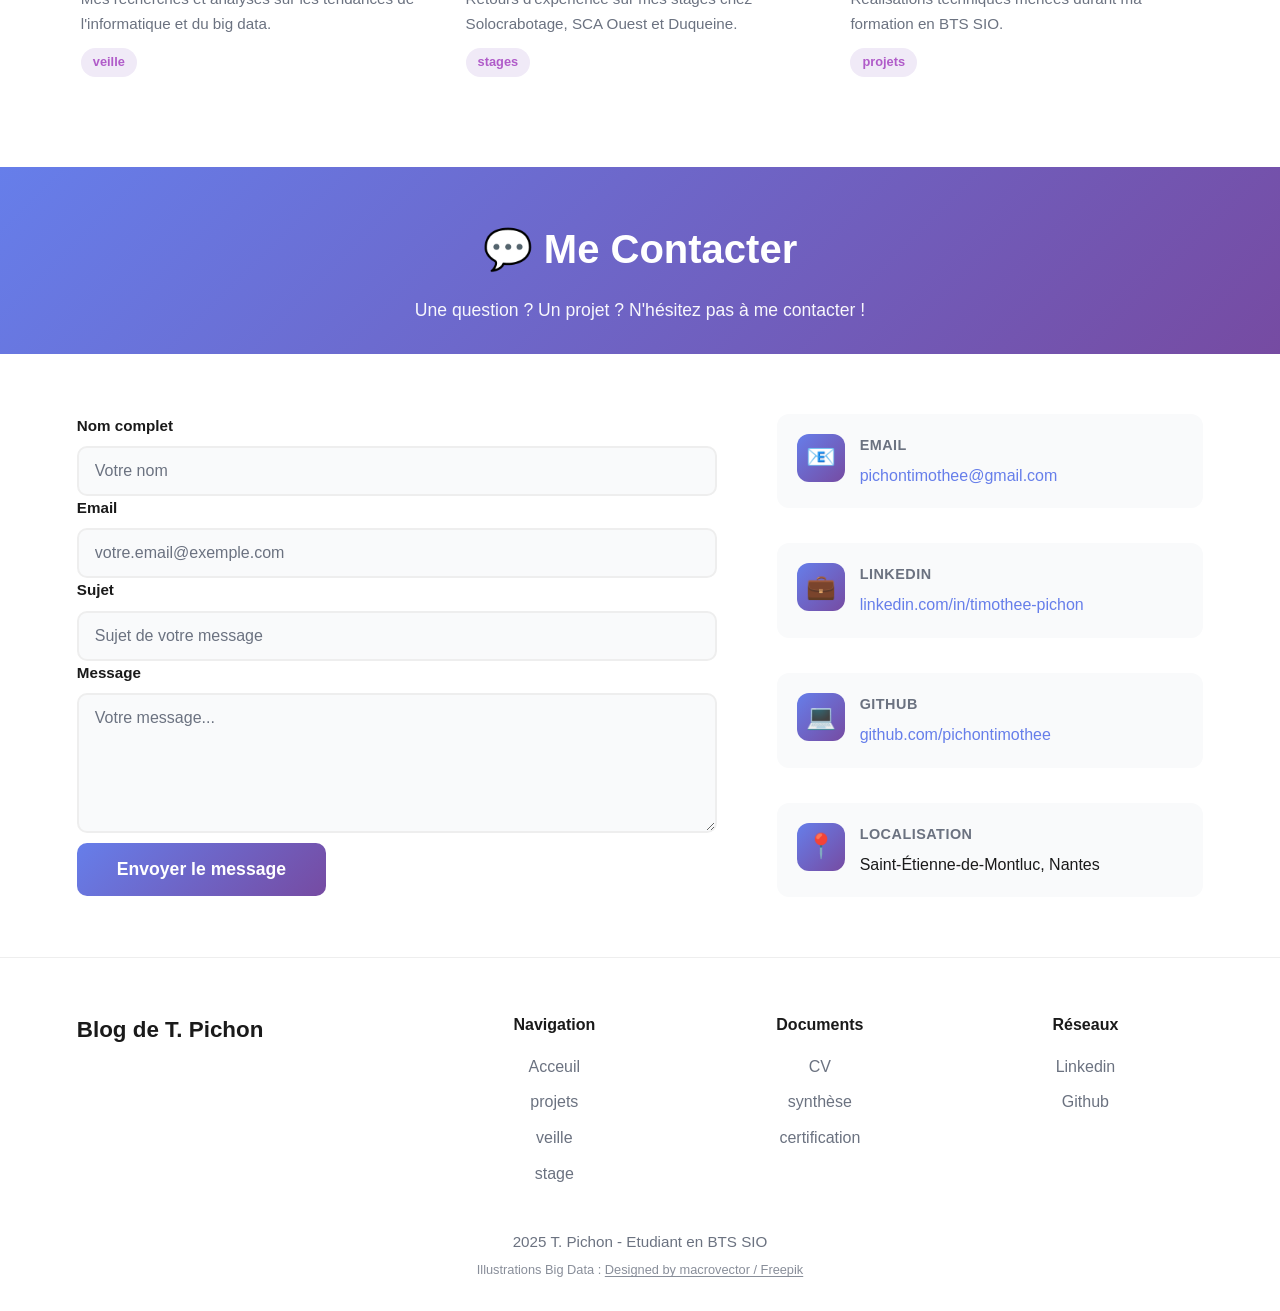
==== commit df40f202: "update 19/09/2026 12:59:34,30" ====
--- a/index.html
+++ b/index.html
@@ -15,8 +15,9 @@
   <section class="hero">
     <div class="conteneur">
       <h1>Timothée Pichon</h1>
-      <p>De la théorie à la pratique : explorez mon parcours en BTS SIO à travers
-         mes réalisations et ma veille technologique.</p>
+      <p class="hero-themes">Veille technologique · Systèmes &amp; réseaux · Cybersécurité · Projets IT</p>
+      <p>Je partage ici mes analyses, mes projets et mon suivi des innovations —
+         de l'IA au quantique jusqu'aux infrastructures.</p>
     </div>
   </section>
   <div class="hero-image"></div>
@@ -24,8 +25,15 @@
   <!-- A propos -->
   <section class="apropos">
     <div class="conteneur">
-      <h2>A propos de moi&nbsp;:</h2>
-      <p>Je m'appelle Timothée Pichon, étudiant en première année de BTS Services
+      <h2>À propos de moi</h2>
+
+      <div class="apropos-chips">
+        <span>🎓 BTS SIO · option SISR</span>
+        <span>📍 Nantes</span>
+        <span>🔎 En recherche de stage / d'alternance</span>
+      </div>
+
+      <p>Je m'appelle Timothée Pichon, étudiant en BTS Services
          Informatiques aux Organisations (SIO), option SISR. Passionné par
          l'informatique depuis le collège, j'ai décidé de transformer cette passion
          en compétences professionnelles concrètes.</p>
@@ -36,6 +44,7 @@
          connaissances théoriques aux réalités du terrain et de comprendre les enjeux
          concrets du secteur informatique.</p>
 
+      <h3 class="apropos-sous">Mes compétences</h3>
       <div class="competences">
         <div class="skill">
           <div class="label">base de donnée</div>
@@ -82,8 +91,8 @@
 
         <!-- Liste des liens -->
         <div class="docs-liste">
-          <a class="doc-item" href="docs/cv.pdf" target="_blank" rel="noopener"
-             data-doc="docs/cv.pdf">
+          <a class="doc-item" href="docs/cv.html" target="_blank" rel="noopener"
+             data-doc="docs/cv.html">
             <h3>CV</h3>
             <p>Téléchargez mon CV pour en savoir plus sur mon parcours et mes compétences.</p>
           </a>
@@ -161,6 +170,9 @@
         <div class="contact-form">
           <form id="contactForm">
 
+            <!-- Web3Forms : clé d'accès (envoi de l'email de contact) -->
+            <input type="hidden" name="access_key" value="362b984b-9e9e-453b-bf73-674d86669854">
+
             <div class="form-group">
               <label for="name">Nom complet</label>
               <input type="text" id="name" name="name" placeholder="Votre nom" required>
--- a/css/style.css
+++ b/css/style.css
@@ -75,6 +75,11 @@
   margin-top:18px;max-width:640px;
   font-size:1.25rem;color:var(--texte-doux);
 }
+.hero-themes{
+  margin-top:14px !important;
+  font-size:1rem !important;font-weight:600;
+  color:#667eea !important;letter-spacing:.3px;
+}
 .hero-image{
   height:340px;width:100%;
   background-image:url("../images/connexion_bleu.jpg");
@@ -108,7 +113,28 @@
   display:flex;align-items:center;justify-content:center;
   font-weight:600;color:#222;font-size:.85rem;
 }
-.aspirations{margin-top:70px;font-size:1.1rem;color:#e8edf3;}
+/* Pastilles d'infos "À propos" */
+.apropos-chips{display:flex;flex-wrap:wrap;gap:12px;margin:6px 0 30px;}
+.apropos-chips span{
+  background:rgba(255,255,255,.10);border:1px solid rgba(255,255,255,.18);
+  color:#fff;padding:8px 16px;border-radius:30px;
+  font-size:.92rem;font-weight:500;backdrop-filter:blur(2px);
+}
+/* Sous-titre "Mes compétences" */
+.apropos-sous{
+  margin-top:52px;margin-bottom:6px;font-size:1.6rem;font-weight:700;color:#fff;
+}
+.apropos-sous::after{
+  content:"";display:block;width:56px;height:3px;margin-top:10px;
+  background:#667eea;border-radius:3px;
+}
+/* Encadré aspirations */
+.aspirations{
+  margin-top:56px;font-size:1.1rem;color:#e8edf3;
+  background:rgba(102,126,234,.14);border-left:4px solid #667eea;
+  border-radius:0 14px 14px 0;padding:22px 26px;
+}
+.aspirations strong{color:#fff;}
 
 /* ---------- Documents ---------- */
 .section{padding:72px 0;}
@@ -261,7 +287,10 @@
 .footer .col{text-align:center;}
 .footer a{transition:color .2s ease;}
 .footer a:hover{color:#667eea;text-decoration:underline;}
-.footer-bas{text-align:center;margin-top:44px;color:var(--texte-doux);font-size:.95rem;}
+.footer-bas{text-align:center;margin-top:44px;color:var(--texte-doux);font-size:.95rem;
+  display:flex;flex-direction:column;gap:6px;align-items:center;}
+.footer-credit{font-size:.8rem;opacity:.8;}
+.footer-credit a{text-decoration:underline;text-underline-offset:2px;}
 
 /* ---------- Page Stages ---------- */
 .entete-gauche{display:flex;align-items:center;gap:22px;}
@@ -465,6 +494,10 @@
 .bd-img--large{margin-top:30px;}
 .bd-img--small{max-width:400px;margin:26px auto 0;}
 
+/* Schéma Edge computing (SVG inline, s'adapte au thème) */
+.edge-schema{margin:30px auto 0;max-width:760px;}
+.edge-schema svg{width:100%;height:auto;display:block;}
+
 /* Cartes 3V */
 .v3-grille{display:grid;grid-template-columns:repeat(3,1fr);gap:30px;margin-top:30px;}
 .v3-carte{
@@ -505,6 +538,22 @@
 
 /* Hero de la page IA (réutilise .sd-hero) */
 .sd-hero.hero-ia{background-image:url("../images/ia/hero.jpg");}
+
+/* Hero de la page Numérique quantique (image de fond + voile sombre) */
+.sd-hero.hero-quantique{
+  background:#070b2b url("../images/numérique-quantique/illustration.jpg") center/cover no-repeat;
+}
+.sd-hero.hero-quantique::before{
+  background:linear-gradient(180deg,rgba(7,11,43,.55),rgba(7,11,43,.82));
+}
+
+/* Hero de la page Big Data (image de fond + voile sombre) */
+.sd-hero.hero-bigdata{
+  background:#0b1f33 url("../images/big data/illustration.jpg") center/cover no-repeat;
+}
+.sd-hero.hero-bigdata::before{
+  background:linear-gradient(180deg,rgba(11,31,51,.55),rgba(11,31,51,.82));
+}
 
 /* Encadré "Objectif" des axes */
 .axe-objectif{
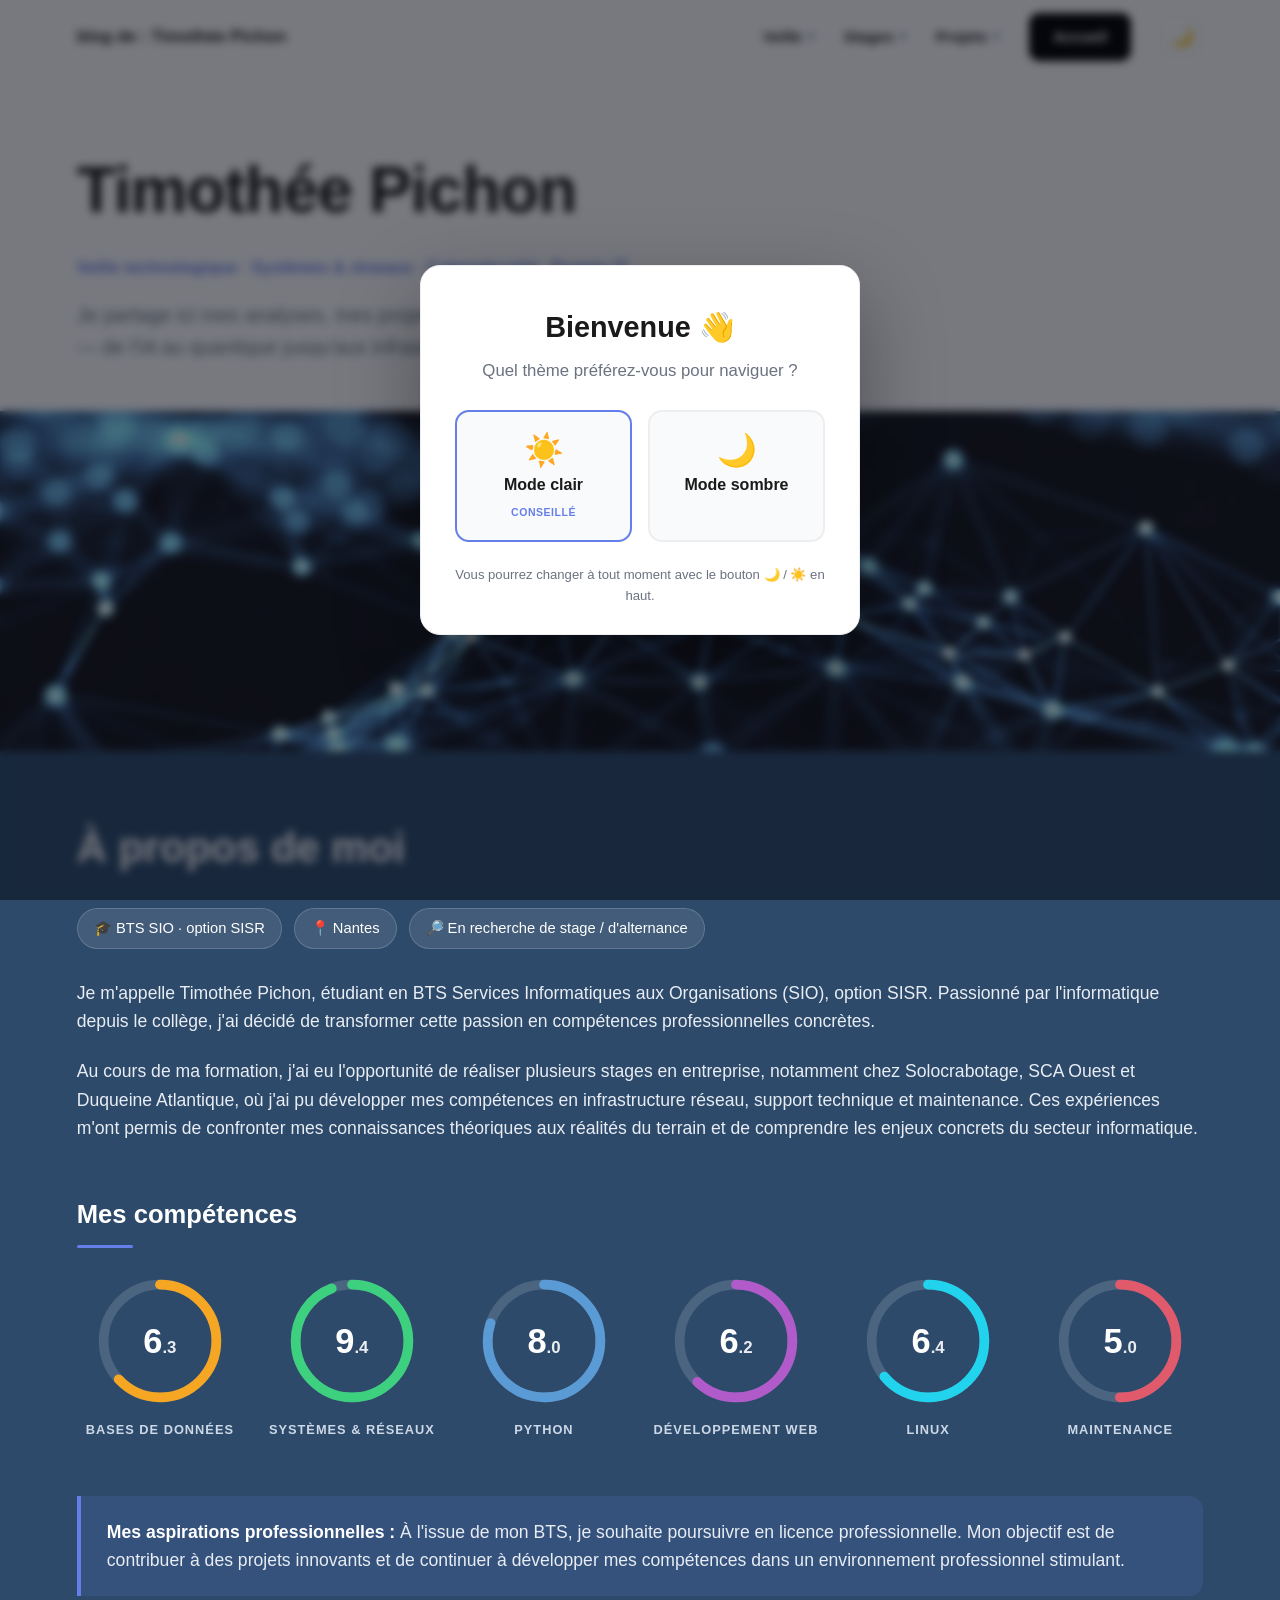
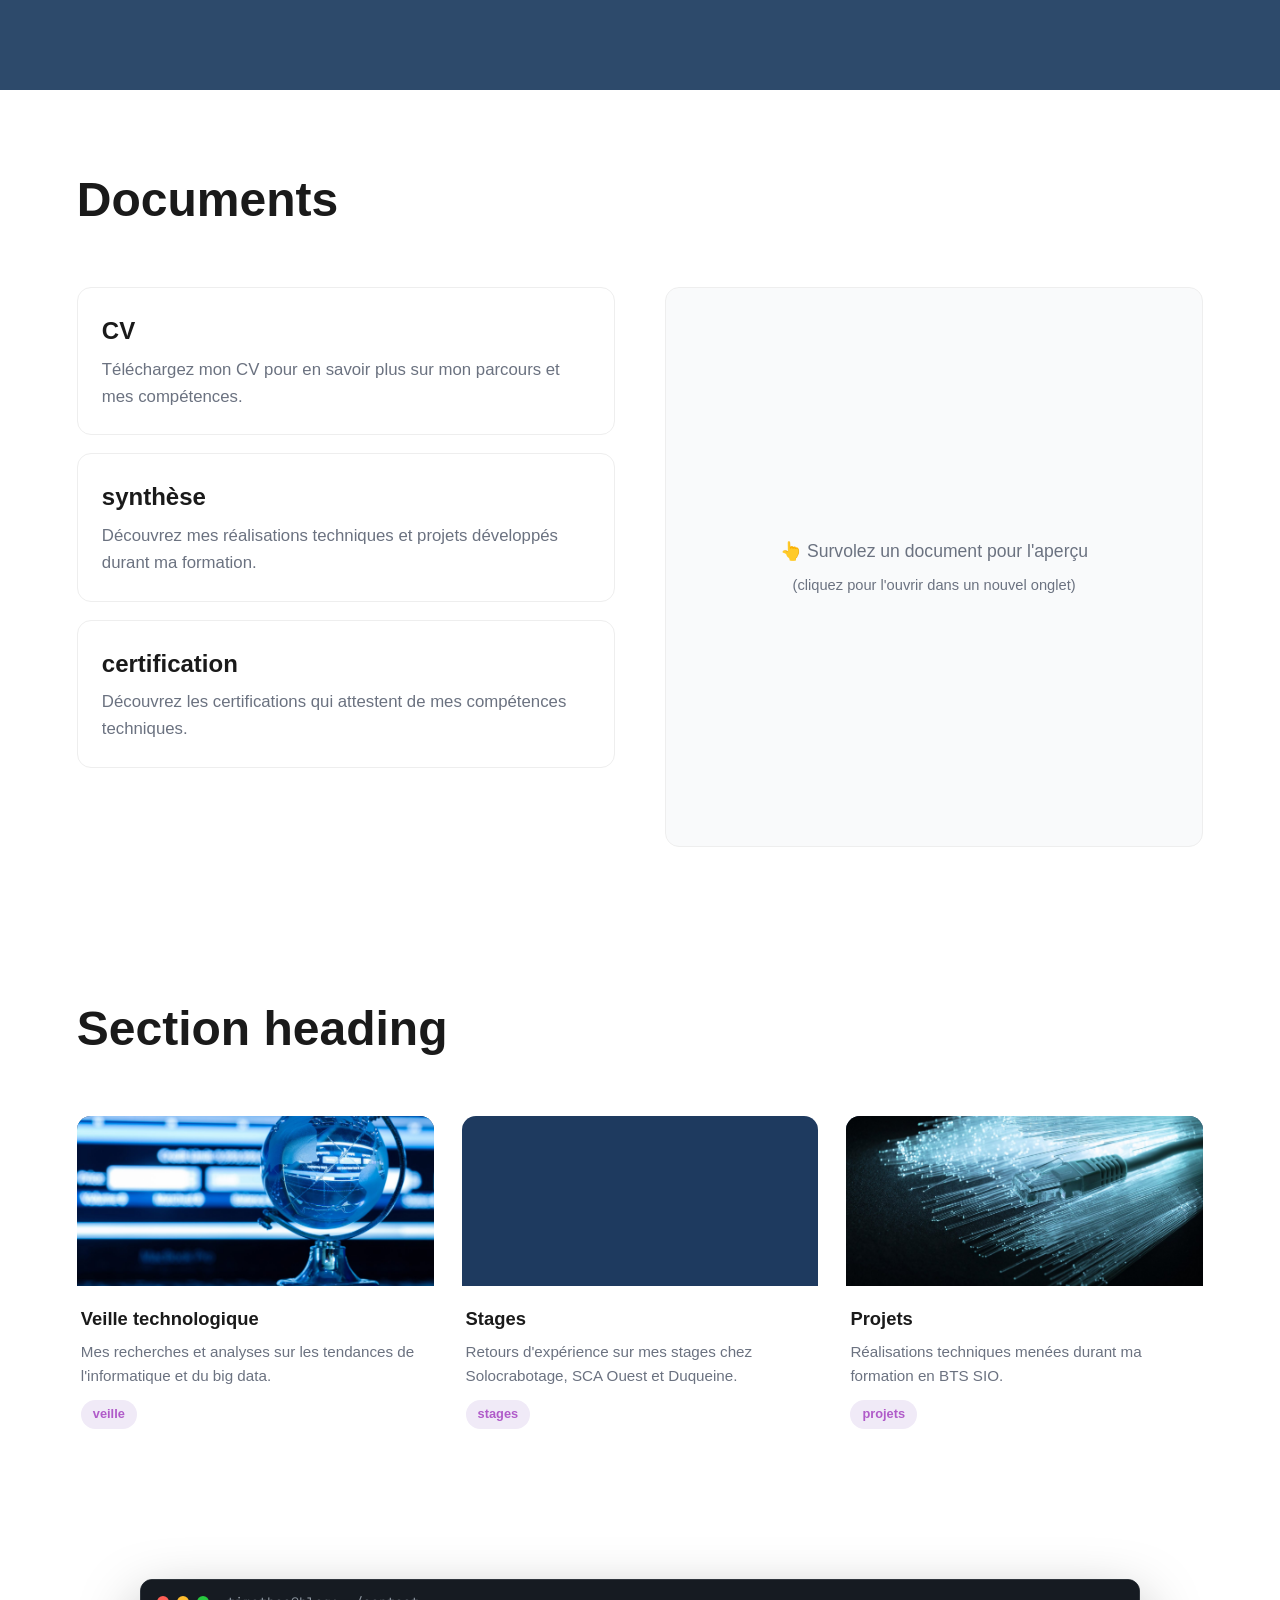
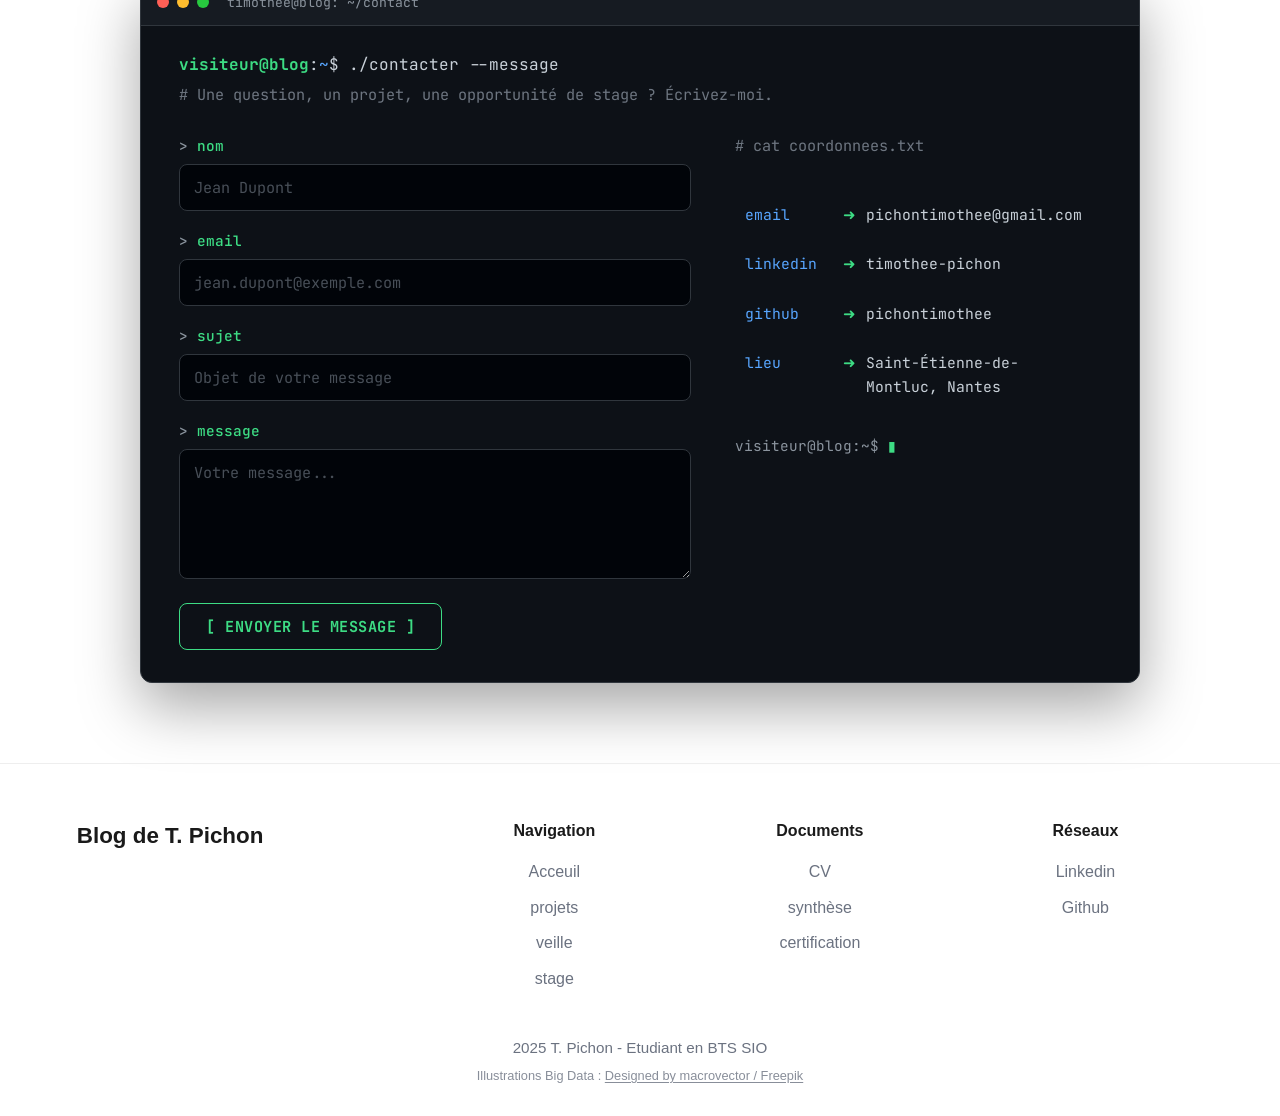
==== commit 829cfc56: "update 19/09/2026 19:33:45,59" ====
--- a/index.html
+++ b/index.html
@@ -4,6 +4,9 @@
   <meta charset="UTF-8">
   <meta name="viewport" content="width=device-width, initial-scale=1.0">
   <title>Blog de T. Pichon</title>
+  <link rel="preconnect" href="https://fonts.googleapis.com">
+  <link rel="preconnect" href="https://fonts.gstatic.com" crossorigin>
+  <link href="https://fonts.googleapis.com/css2?family=JetBrains+Mono:wght@400;500;700&display=swap" rel="stylesheet">
   <link rel="stylesheet" href="css/style.css">
 </head>
 <body>
@@ -45,35 +48,76 @@
          concrets du secteur informatique.</p>
 
       <h3 class="apropos-sous">Mes compétences</h3>
-      <div class="competences">
-        <div class="skill">
-          <div class="label">base de donnée</div>
-          <div class="barre-zone">
-            <div class="barre"><span style="width:63%;background:var(--orange)"></span></div>
-            <div class="pct" style="left:63%;background:var(--orange)">63%</div>
-          </div>
-        </div>
-        <div class="skill">
-          <div class="label">systèmes et réseaux</div>
-          <div class="barre-zone">
-            <div class="barre"><span style="width:94%;background:var(--vert)"></span></div>
-            <div class="pct" style="left:94%;background:var(--vert)">94%</div>
-          </div>
-        </div>
-        <div class="skill">
-          <div class="label">python</div>
-          <div class="barre-zone">
-            <div class="barre"><span style="width:72%;background:var(--bleu)"></span></div>
-            <div class="pct" style="left:72%;background:var(--bleu)">72%</div>
-          </div>
-        </div>
-        <div class="skill">
-          <div class="label">développement web</div>
-          <div class="barre-zone">
-            <div class="barre"><span style="width:32%;background:var(--violet)"></span></div>
-            <div class="pct" style="left:32%;background:var(--violet)">32%</div>
-          </div>
-        </div>
+      <!-- Pour modifier une jauge : change UNIQUEMENT data-note (0 à 10).
+           L'anneau et le nombre se recalculent automatiquement (js/gauges.js). -->
+      <div class="gauges">
+
+        <div class="gauge" data-note="6.3">
+          <div class="gauge-ring">
+            <svg viewBox="0 0 120 120" aria-hidden="true">
+              <circle class="g-track" cx="60" cy="60" r="52"></circle>
+              <circle class="g-fill" cx="60" cy="60" r="52" style="stroke:var(--orange)"></circle>
+            </svg>
+            <div class="g-val"><span class="g-num"></span></div>
+          </div>
+          <div class="g-lbl">Bases de données</div>
+        </div>
+
+        <div class="gauge" data-note="9.4">
+          <div class="gauge-ring">
+            <svg viewBox="0 0 120 120" aria-hidden="true">
+              <circle class="g-track" cx="60" cy="60" r="52"></circle>
+              <circle class="g-fill" cx="60" cy="60" r="52" style="stroke:var(--vert)"></circle>
+            </svg>
+            <div class="g-val"><span class="g-num"></span></div>
+          </div>
+          <div class="g-lbl">Systèmes &amp; réseaux</div>
+        </div>
+
+        <div class="gauge" data-note="8.0">
+          <div class="gauge-ring">
+            <svg viewBox="0 0 120 120" aria-hidden="true">
+              <circle class="g-track" cx="60" cy="60" r="52"></circle>
+              <circle class="g-fill" cx="60" cy="60" r="52" style="stroke:var(--bleu)"></circle>
+            </svg>
+            <div class="g-val"><span class="g-num"></span></div>
+          </div>
+          <div class="g-lbl">Python</div>
+        </div>
+
+        <div class="gauge" data-note="6.2">
+          <div class="gauge-ring">
+            <svg viewBox="0 0 120 120" aria-hidden="true">
+              <circle class="g-track" cx="60" cy="60" r="52"></circle>
+              <circle class="g-fill" cx="60" cy="60" r="52" style="stroke:var(--violet)"></circle>
+            </svg>
+            <div class="g-val"><span class="g-num"></span></div>
+          </div>
+          <div class="g-lbl">Développement web</div>
+        </div>
+
+        <div class="gauge" data-note="6.4">
+          <div class="gauge-ring">
+            <svg viewBox="0 0 120 120" aria-hidden="true">
+              <circle class="g-track" cx="60" cy="60" r="52"></circle>
+              <circle class="g-fill" cx="60" cy="60" r="52" style="stroke:#22d3ee"></circle>
+            </svg>
+            <div class="g-val"><span class="g-num"></span></div>
+          </div>
+          <div class="g-lbl">Linux</div>
+        </div>
+
+        <div class="gauge" data-note="5">
+          <div class="gauge-ring">
+            <svg viewBox="0 0 120 120" aria-hidden="true">
+              <circle class="g-track" cx="60" cy="60" r="52"></circle>
+              <circle class="g-fill" cx="60" cy="60" r="52" style="stroke:#e05a6b"></circle>
+            </svg>
+            <div class="g-val"><span class="g-num"></span></div>
+          </div>
+          <div class="g-lbl">Maintenance</div>
+        </div>
+
       </div>
 
       <p class="aspirations"><strong>Mes aspirations professionnelles :</strong>
@@ -154,91 +198,80 @@
     </div>
   </section>
 
-  <!-- Contact -->
+  <!-- Contact (fenêtre terminal) -->
   <section class="contact-wrapper">
-    <div class="contact-section">
-      <!-- En-tête -->
-      <div class="contact-header">
-        <h1>💬 Me Contacter</h1>
-        <p>Une question ? Un projet ? N'hésitez pas à me contacter !</p>
-      </div>
-
-      <!-- Contenu -->
-      <div class="contact-content">
-
-        <!-- Formulaire -->
-        <div class="contact-form">
-          <form id="contactForm">
+    <div class="terminal">
+
+      <!-- Barre de la fenêtre -->
+      <div class="term-bar">
+        <span class="term-dot term-dot--r"></span>
+        <span class="term-dot term-dot--y"></span>
+        <span class="term-dot term-dot--g"></span>
+        <span class="term-title">timothee@blog: ~/contact</span>
+      </div>
+
+      <!-- Corps -->
+      <div class="term-body">
+        <p class="term-prompt"><span class="term-user">visiteur@blog</span>:<span class="term-path">~</span>$ ./contacter --message</p>
+        <p class="term-comment"># Une question, un projet, une opportunité de stage ? Écrivez-moi.</p>
+
+        <div class="term-grid">
+
+          <!-- Formulaire -->
+          <form id="contactForm" class="contact-form">
 
             <!-- Web3Forms : clé d'accès (envoi de l'email de contact) -->
             <input type="hidden" name="access_key" value="362b984b-9e9e-453b-bf73-674d86669854">
 
             <div class="form-group">
-              <label for="name">Nom complet</label>
-              <input type="text" id="name" name="name" placeholder="Votre nom" required>
-            </div>
-
-            <div class="form-group">
-              <label for="email">Email</label>
-              <input type="email" id="email" name="email" placeholder="votre.email@exemple.com" required>
-            </div>
-
-            <div class="form-group">
-              <label for="subject">Sujet</label>
-              <input type="text" id="subject" name="subject" placeholder="Sujet de votre message" required>
-            </div>
-
-            <div class="form-group">
-              <label for="message">Message</label>
+              <label for="name">nom</label>
+              <input type="text" id="name" name="name" placeholder="Jean Dupont" required>
+            </div>
+
+            <div class="form-group">
+              <label for="email">email</label>
+              <input type="email" id="email" name="email" placeholder="jean.dupont@exemple.com" required>
+            </div>
+
+            <div class="form-group">
+              <label for="subject">sujet</label>
+              <input type="text" id="subject" name="subject" placeholder="Objet de votre message" required>
+            </div>
+
+            <div class="form-group">
+              <label for="message">message</label>
               <textarea id="message" name="message" placeholder="Votre message..." required></textarea>
             </div>
 
-            <button type="submit" class="submit-btn">Envoyer le message</button>
+            <button type="submit" class="submit-btn">[ ENVOYER LE MESSAGE ]</button>
 
             <div class="success-message" id="successMessage">
-              ✓ Message envoyé avec succès ! Je vous répondrai rapidement.
+              ✓ Message envoyé — je vous répondrai rapidement.
             </div>
 
           </form>
-        </div>
-
-        <!-- Informations de contact -->
-        <div class="contact-info">
-
-          <div class="contact-item">
-            <div class="contact-icon">📧</div>
-            <div class="contact-details">
-              <h3>Email</h3>
-              <p><a href="mailto:pichontimothee@gmail.com">pichontimothee@gmail.com</a></p>
-            </div>
-          </div>
-
-          <div class="contact-item">
-            <div class="contact-icon">💼</div>
-            <div class="contact-details">
-              <h3>LinkedIn</h3>
-              <p><a href="https://www.linkedin.com/in/timothee-pichon-823b09297/" target="_blank">linkedin.com/in/timothee-pichon</a></p>
-            </div>
-          </div>
-
-          <div class="contact-item">
-            <div class="contact-icon">💻</div>
-            <div class="contact-details">
-              <h3>GitHub</h3>
-              <p><a href="https://github.com/pichontimothee" target="_blank">github.com/pichontimothee</a></p>
-            </div>
-          </div>
-
-          <div class="contact-item">
-            <div class="contact-icon">📍</div>
-            <div class="contact-details">
-              <h3>Localisation</h3>
-              <p>Saint-Étienne-de-Montluc, Nantes</p>
-            </div>
-          </div>
-
-        </div>
-
+
+          <!-- Coordonnées : sortie console -->
+          <div class="contact-info">
+            <p class="term-comment"># cat coordonnees.txt</p>
+
+            <a class="term-line" href="mailto:pichontimothee@gmail.com">
+              <span class="term-key">email</span><span class="term-arrow">➜</span>pichontimothee@gmail.com
+            </a>
+            <a class="term-line" href="https://www.linkedin.com/in/timothee-pichon-823b09297/" target="_blank" rel="noopener">
+              <span class="term-key">linkedin</span><span class="term-arrow">➜</span>timothee-pichon
+            </a>
+            <a class="term-line" href="https://github.com/pichontimothee" target="_blank" rel="noopener">
+              <span class="term-key">github</span><span class="term-arrow">➜</span>pichontimothee
+            </a>
+            <div class="term-line term-line--static">
+              <span class="term-key">lieu</span><span class="term-arrow">➜</span>Saint-Étienne-de-Montluc, Nantes
+            </div>
+
+            <p class="term-cursor">visiteur@blog:~$ <span class="blink">▮</span></p>
+          </div>
+
+        </div>
       </div>
     </div>
   </section>
@@ -254,6 +287,7 @@
   <script src="js/theme.js"></script>
   <script src="js/documents.js"></script>
   <script src="js/contact.js"></script>
+  <script src="js/gauges.js"></script>
   <script src="js/scroll-top.js"></script>
 </body>
 </html>
--- a/css/style.css
+++ b/css/style.css
@@ -48,9 +48,49 @@
   height:74px;
 }
 .logo{font-weight:600;font-size:1.05rem;}
-.nav{display:flex;align-items:center;gap:34px;}
+.nav{display:flex;align-items:center;gap:30px;}
 .nav a{font-weight:600;font-size:.95rem;}
-.nav a:hover{color:var(--texte-doux);}
+.nav > a:hover{color:var(--texte-doux);}
+
+/* ---- Menus déroulants ---- */
+.nav-drop{position:relative;}
+.nav-lien{
+  display:inline-flex;align-items:center;gap:6px;
+  font-weight:600;font-size:.95rem;cursor:pointer;color:inherit;
+  padding:6px 0;user-select:none;
+}
+.nav-lien:hover{color:#667eea;}
+.caret{font-size:.7rem;transition:transform .2s ease;color:var(--texte-doux);}
+.nav-drop:hover .caret,
+.nav-drop:focus-within .caret{transform:rotate(180deg);color:#667eea;}
+
+.nav-menu{
+  position:absolute;top:100%;left:50%;transform:translateX(-50%) translateY(8px);
+  min-width:212px;padding:8px;
+  background:var(--surface);border:1px solid var(--bordure);border-radius:12px;
+  box-shadow:0 16px 40px rgba(0,0,0,.16);
+  display:flex;flex-direction:column;gap:2px;
+  opacity:0;visibility:hidden;transition:opacity .18s ease,transform .18s ease,visibility .18s;
+  z-index:20;
+}
+body.dark .nav-menu{box-shadow:0 16px 40px rgba(0,0,0,.5);}
+.nav-drop:hover .nav-menu,
+.nav-drop:focus-within .nav-menu{
+  opacity:1;visibility:visible;transform:translateX(-50%) translateY(4px);
+}
+.nav-menu a,
+.nav-menu-item{
+  display:flex;align-items:center;justify-content:space-between;gap:12px;
+  padding:10px 14px;border-radius:8px;font-size:.9rem;font-weight:500;
+  color:var(--texte);white-space:nowrap;
+}
+.nav-menu a:hover{background:var(--surface-2);color:#667eea;}
+.nav-menu-item.disabled{color:var(--texte-doux);cursor:default;}
+.nav-menu-item.disabled em{
+  font-style:normal;font-size:.68rem;font-weight:600;text-transform:uppercase;
+  letter-spacing:.5px;color:#fff;background:#667eea;opacity:.85;
+  padding:2px 7px;border-radius:20px;
+}
 .btn-noir{
   background:#000;color:#fff;
   padding:12px 24px;border-radius:10px;
@@ -93,25 +133,29 @@
 .apropos h2{font-size:2.6rem;margin-bottom:26px;}
 .apropos p{font-size:1.1rem;margin-bottom:22px;color:#e8edf3;}
 
-.competences{margin-top:40px;display:flex;flex-direction:column;gap:30px;}
-.skill{
-  display:grid;grid-template-columns:200px 1fr;align-items:center;gap:0;
-  background:rgba(255,255,255,.04);border-radius:var(--rayon);
-}
-.skill .label{
-  background:var(--bg-carte);color:var(--texte);
-  padding:26px 18px;border-radius:var(--rayon) 0 0 var(--rayon);
-  text-align:center;font-weight:500;height:100%;
-  display:flex;align-items:center;justify-content:center;
-}
-.barre-zone{padding:22px 26px;position:relative;}
-.barre{height:30px;border-radius:8px;background:#dfe3e8;overflow:visible;position:relative;}
-.barre span{display:block;height:100%;border-radius:8px;}
-.pct{
-  position:absolute;top:38px;transform:translateX(-50%);
-  width:54px;height:54px;border-radius:50%;
-  display:flex;align-items:center;justify-content:center;
-  font-weight:600;color:#222;font-size:.85rem;
+/* Jauges circulaires de compétences */
+.gauges{
+  margin-top:28px;display:grid;
+  grid-template-columns:repeat(auto-fit,minmax(120px,1fr));gap:26px;
+}
+.gauge{display:flex;flex-direction:column;align-items:center;gap:14px;}
+.gauge-ring{position:relative;width:130px;max-width:100%;aspect-ratio:1;}
+.gauge-ring svg{width:100%;height:100%;display:block;}
+.g-track{fill:none;stroke:rgba(255,255,255,.14);stroke-width:9;}
+.g-fill{
+  fill:none;stroke-width:9;stroke-linecap:round;
+  stroke-dasharray:326.73;stroke-dashoffset:var(--off,326.73);
+  transform:rotate(-90deg);transform-origin:50% 50%;
+  animation:gaugeFill 1.2s cubic-bezier(.22,.61,.36,1) forwards;
+}
+@keyframes gaugeFill{from{stroke-dashoffset:326.73;}}
+.g-val{position:absolute;inset:0;display:grid;place-items:center;}
+.g-num{display:inline-flex;align-items:baseline;color:#fff;font-weight:800;line-height:1;}
+.g-int{font-size:2.15rem;}
+.g-dec{font-size:1.05rem;font-weight:700;opacity:.9;}
+.g-lbl{
+  font-size:.8rem;font-weight:600;letter-spacing:1px;text-transform:uppercase;
+  color:#cdd8e6;text-align:center;
 }
 /* Pastilles d'infos "À propos" */
 .apropos-chips{display:flex;flex-wrap:wrap;gap:12px;margin:6px 0 30px;}
@@ -195,76 +239,95 @@
   padding:4px 12px;border-radius:20px;font-size:.8rem;font-weight:600;}
 body.dark .tag{background:#2c2440;}
 
-/* ---------- Contact (panneau) ---------- */
-.contact-wrapper{padding:0;}
-.contact-section{
-  max-width:none;width:100%;margin:0;
-  background:var(--surface);border-radius:0;
-  box-shadow:none;
-  overflow:hidden;
-}
-.contact-header{
-  text-align:center;padding:50px 40px 30px;
-  background:linear-gradient(135deg,#667eea 0%,#764ba2 100%);
-  color:#fff;
-}
-.contact-header h1{font-size:2.5rem;margin-bottom:15px;font-weight:700;}
-.contact-header p{font-size:1.1rem;opacity:0.95;}
-
-.contact-content{
-  display:grid;grid-template-columns:1.5fr 1fr;gap:60px;
-  padding:60px clamp(24px,6vw,90px);
-}
+/* ---------- Contact (fenêtre terminal) ---------- */
+/* Composant volontairement sombre dans les deux thèmes (c'est un terminal). */
+.contact-wrapper{
+  padding:60px clamp(20px,6vw,90px) 80px;
+  --term-bg:#0d1117; --term-bar:#161b22; --term-border:#30363d;
+  --term-txt:#c9d1d9; --term-muted:#8b949e; --term-green:#3ddc84;
+  font-family:'JetBrains Mono','Consolas','Courier New',monospace;
+}
+.terminal{
+  max-width:1000px;margin:0 auto;
+  background:var(--term-bg);border:1px solid var(--term-border);
+  border-radius:12px;overflow:hidden;
+  box-shadow:0 24px 60px rgba(0,0,0,.35);
+}
+
+/* Barre de fenêtre */
+.term-bar{
+  display:flex;align-items:center;gap:8px;
+  padding:12px 16px;background:var(--term-bar);
+  border-bottom:1px solid var(--term-border);
+}
+.term-dot{width:12px;height:12px;border-radius:50%;display:inline-block;}
+.term-dot--r{background:#ff5f56;}
+.term-dot--y{background:#ffbd2e;}
+.term-dot--g{background:#27c93f;}
+.term-title{
+  margin-left:10px;color:var(--term-muted);font-size:.82rem;
+}
+
+/* Corps */
+.term-body{padding:26px clamp(18px,4vw,38px) 32px;color:var(--term-txt);font-size:.95rem;}
+.term-prompt{margin-bottom:6px;font-size:1rem;}
+.term-user{color:var(--term-green);font-weight:700;}
+.term-path{color:#58a6ff;}
+.term-comment{color:#6e7681;margin-bottom:26px;}
+
+.term-grid{display:grid;grid-template-columns:1.4fr 1fr;gap:44px;}
 
 /* Formulaire */
-.contact-form{display:flex;flex-direction:column;gap:20px;}
-.form-group{display:flex;flex-direction:column;gap:8px;}
-.form-group label{font-weight:600;color:var(--texte);font-size:0.95rem;}
+.contact-form{display:flex;flex-direction:column;gap:18px;}
+.form-group{display:flex;flex-direction:column;gap:7px;}
+.form-group label{
+  color:var(--term-green);font-size:.9rem;font-weight:500;
+}
+.form-group label::before{content:"> ";color:var(--term-muted);}
 .form-group input,
 .form-group textarea{
-  padding:14px 16px;border:2px solid var(--bordure);border-radius:10px;
-  font-size:1rem;font-family:inherit;transition:all 0.3s ease;
-  background:var(--surface-2);color:var(--texte);
+  padding:12px 14px;border:1px solid var(--term-border);border-radius:8px;
+  font-size:.95rem;font-family:inherit;transition:border-color .2s ease,box-shadow .2s ease;
+  background:#010409;color:var(--term-txt);
 }
 .form-group input::placeholder,
-.form-group textarea::placeholder{color:var(--texte-doux);}
+.form-group textarea::placeholder{color:#484f58;}
 .form-group input:focus,
 .form-group textarea:focus{
-  outline:none;border-color:#667eea;background:var(--surface);
-  box-shadow:0 0 0 3px rgba(102,126,234,0.1);
-}
-.form-group textarea{resize:vertical;min-height:140px;}
+  outline:none;border-color:var(--term-green);
+  box-shadow:0 0 0 3px rgba(61,220,132,.15);
+}
+.form-group textarea{resize:vertical;min-height:130px;}
 
 .submit-btn{
-  padding:16px 40px;
-  background:linear-gradient(135deg,#667eea 0%,#764ba2 100%);
-  color:#fff;border:none;border-radius:10px;
-  font-size:1.1rem;font-weight:600;cursor:pointer;
-  transition:all 0.3s ease;margin-top:10px;
-}
-.submit-btn:hover{transform:translateY(-2px);box-shadow:0 10px 25px rgba(102,126,234,0.4);}
-.submit-btn:active{transform:translateY(0);}
-
-/* Infos contact */
-.contact-info{display:flex;flex-direction:column;gap:35px;}
-.contact-item{
-  display:flex;align-items:flex-start;gap:15px;padding:20px;
-  background:var(--surface-2);border-radius:12px;transition:all 0.3s ease;
-}
-.contact-item:hover{background:var(--bg-carte);transform:translateX(5px);}
-.contact-icon{
-  width:48px;height:48px;
-  background:linear-gradient(135deg,#667eea 0%,#764ba2 100%);
-  border-radius:12px;display:flex;align-items:center;justify-content:center;
-  font-size:1.5rem;flex-shrink:0;
-}
-.contact-details h3{
-  font-size:0.9rem;color:var(--texte-doux);margin-bottom:6px;
-  text-transform:uppercase;letter-spacing:0.5px;font-weight:600;
-}
-.contact-details p{font-size:1rem;color:var(--texte);font-weight:500;}
-.contact-details a{color:#667eea;text-decoration:none;transition:all 0.3s ease;font-weight:500;}
-.contact-details a:hover{color:#764ba2;text-decoration:underline;}
+  align-self:flex-start;margin-top:6px;
+  padding:12px 26px;background:transparent;
+  color:var(--term-green);border:1px solid var(--term-green);border-radius:8px;
+  font-family:inherit;font-size:.95rem;font-weight:700;letter-spacing:.5px;cursor:pointer;
+  transition:background .2s ease,color .2s ease,box-shadow .2s ease;
+}
+.submit-btn:hover{background:var(--term-green);color:#0d1117;box-shadow:0 0 18px rgba(61,220,132,.4);}
+.submit-btn:active{transform:translateY(1px);}
+
+.success-message{
+  display:none;margin-top:6px;color:var(--term-green);font-size:.92rem;
+}
+.success-message.show{display:block;}
+
+/* Coordonnées : sortie console */
+.contact-info{display:flex;flex-direction:column;gap:12px;}
+.term-line{
+  display:flex;align-items:baseline;gap:0;
+  color:var(--term-txt);font-size:.92rem;
+  padding:7px 10px;border-radius:6px;transition:background .2s ease;
+}
+a.term-line:hover{background:rgba(61,220,132,.08);}
+.term-key{color:#58a6ff;min-width:88px;}
+.term-arrow{color:var(--term-green);margin:0 10px;}
+.term-line--static{cursor:default;}
+.term-cursor{margin-top:16px;color:var(--term-muted);font-size:.9rem;}
+.blink{color:var(--term-green);animation:blink 1.1s steps(1) infinite;}
+@keyframes blink{50%{opacity:0;}}
 
 /* Message de succès */
 .success-message{
@@ -567,7 +630,7 @@
 .back-to-top{
   position:fixed;bottom:30px;right:30px;z-index:50;
   width:52px;height:52px;border-radius:50%;border:none;cursor:pointer;
-  background:linear-gradient(135deg,#667eea 0%,#764ba2 100%);
+  background:#667eea;
   color:#fff;font-size:1.5rem;line-height:1;
   box-shadow:0 6px 18px rgba(0,0,0,0.2);
   opacity:0;visibility:hidden;transform:translateY(12px);
@@ -576,11 +639,52 @@
 .back-to-top.show{opacity:1;visibility:visible;transform:translateY(0);}
 .back-to-top:hover{transform:translateY(-3px);box-shadow:0 10px 24px rgba(102,126,234,.45);}
 
+/* ---------- Fenêtre de choix du thème ---------- */
+.theme-modal{
+  position:fixed;inset:0;z-index:1000;
+  display:flex;align-items:center;justify-content:center;padding:24px;
+  background:rgba(8,12,22,.55);backdrop-filter:blur(4px);
+  opacity:0;transition:opacity .25s ease;
+}
+.theme-modal.show{opacity:1;}
+.theme-modal__box{
+  background:var(--surface);color:var(--texte);
+  border:1px solid var(--bordure);border-radius:20px;
+  padding:38px 34px 28px;max-width:440px;width:100%;text-align:center;
+  box-shadow:0 30px 80px rgba(0,0,0,.35);
+  transform:translateY(14px) scale(.97);transition:transform .25s ease;
+}
+.theme-modal.show .theme-modal__box{transform:translateY(0) scale(1);}
+.theme-modal__titre{font-size:1.8rem;font-weight:800;margin-bottom:8px;}
+.theme-modal__txt{color:var(--texte-doux);font-size:1.05rem;margin-bottom:26px;}
+.theme-modal__choix{display:flex;gap:16px;justify-content:center;}
+.theme-opt{
+  flex:1;display:flex;flex-direction:column;align-items:center;gap:10px;
+  padding:22px 14px;cursor:pointer;
+  background:var(--surface-2);color:var(--texte);
+  border:2px solid var(--bordure);border-radius:14px;
+  font-family:inherit;font-size:1rem;font-weight:600;
+  transition:transform .18s ease,border-color .18s ease,box-shadow .18s ease;
+}
+.theme-opt__ico{font-size:2rem;line-height:1;}
+.theme-opt:hover{transform:translateY(-3px);border-color:#667eea;
+  box-shadow:0 10px 24px rgba(102,126,234,.25);}
+.theme-opt--reco{border-color:#667eea;}
+.theme-opt--reco::after{
+  content:"conseillé";display:block;margin-top:2px;
+  font-size:.66rem;font-weight:700;text-transform:uppercase;letter-spacing:.5px;
+  color:#667eea;
+}
+.theme-modal__note{margin-top:22px;font-size:.82rem;color:var(--texte-doux);}
+@media(max-width:420px){
+  .theme-modal__choix{flex-direction:column;}
+}
+
 /* ---------- Responsive ---------- */
 @media(max-width:820px){
   .hero h1{font-size:2.6rem;}
   .nav{display:none;}
-  .skill{grid-template-columns:120px 1fr;}
+  .gauges{gap:20px;}
   .cartes{grid-template-columns:1fr;}
   .docs-grille{grid-template-columns:1fr;}
   .docs-apercu{position:static;height:420px;}
@@ -593,7 +697,7 @@
   .footer-haut{grid-template-columns:1fr 1fr;}
 }
 @media(max-width:768px){
-  .contact-content{grid-template-columns:1fr;gap:40px;padding:30px 20px;}
-  .contact-header h1{font-size:2rem;}
-  .contact-header p{font-size:1rem;}
-}
+  .term-grid{grid-template-columns:1fr;gap:32px;}
+  .term-body{font-size:.9rem;}
+  .term-title{font-size:.72rem;}
+}
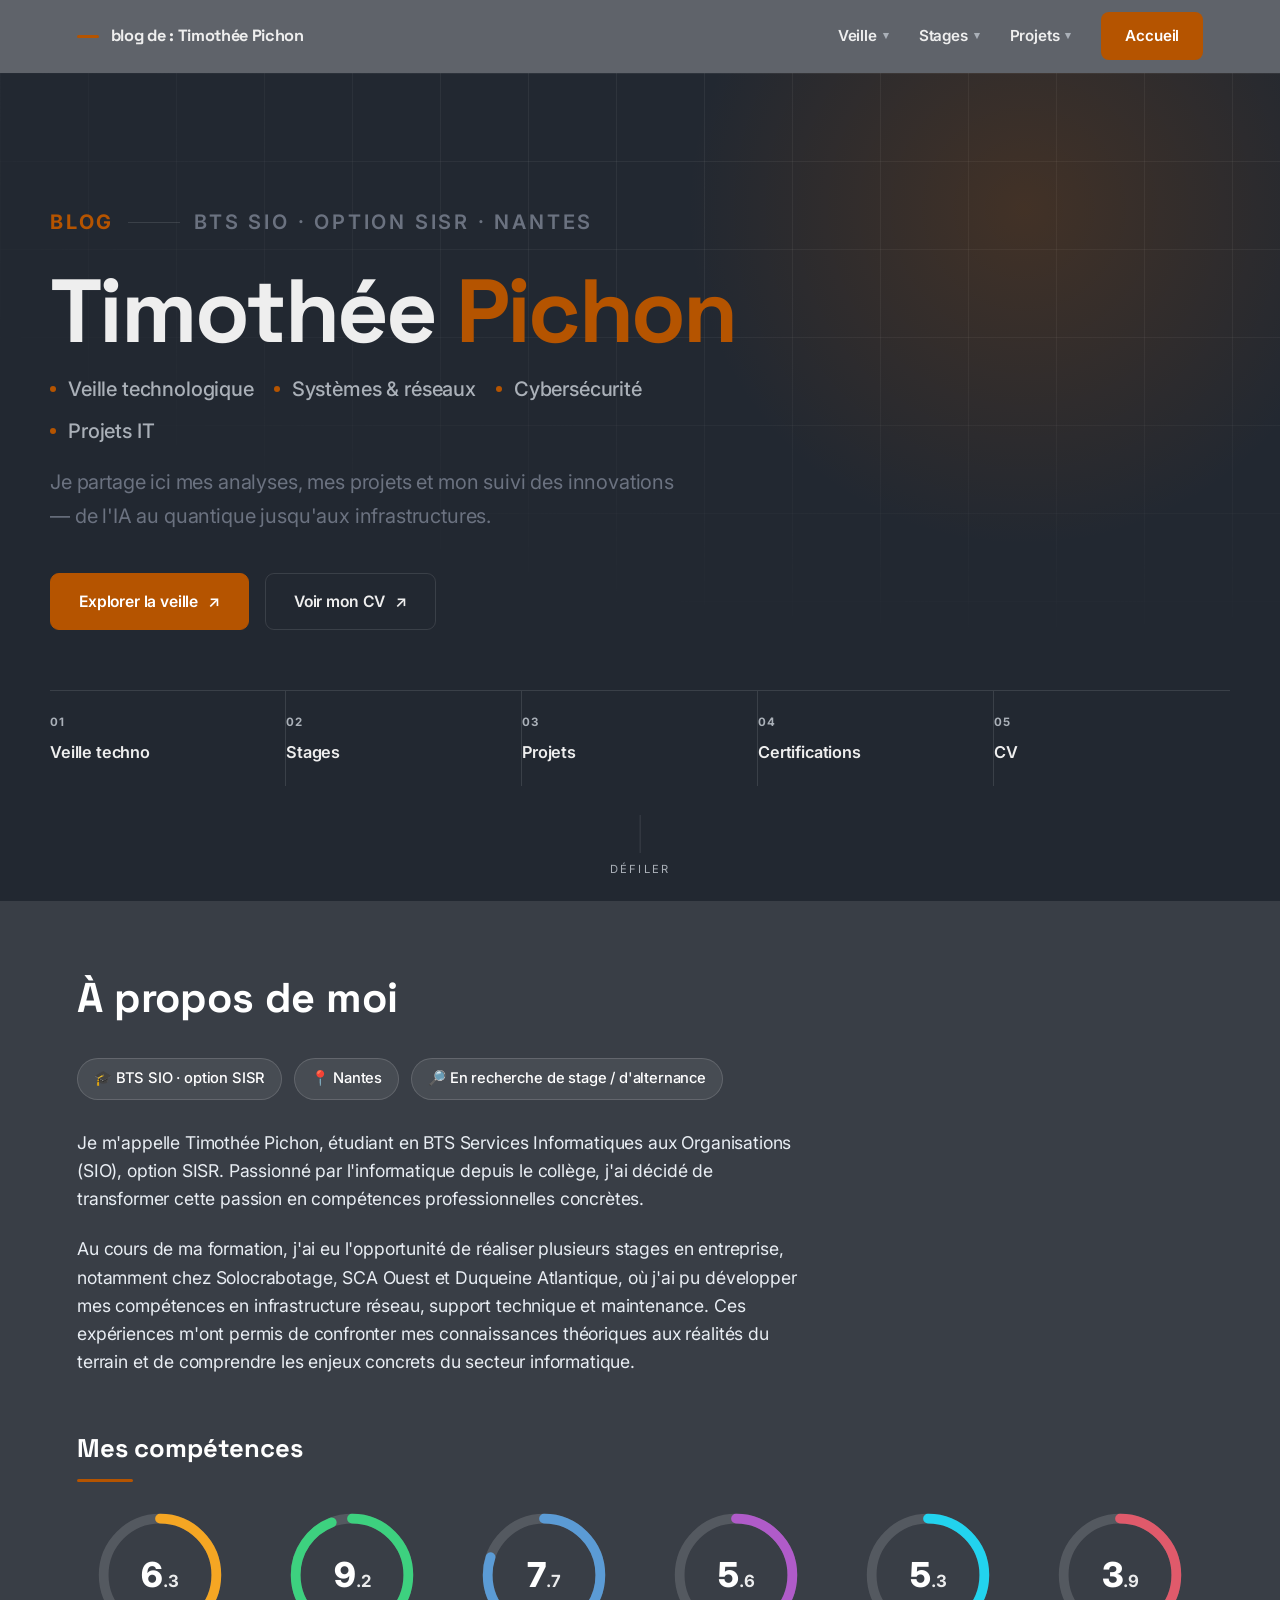
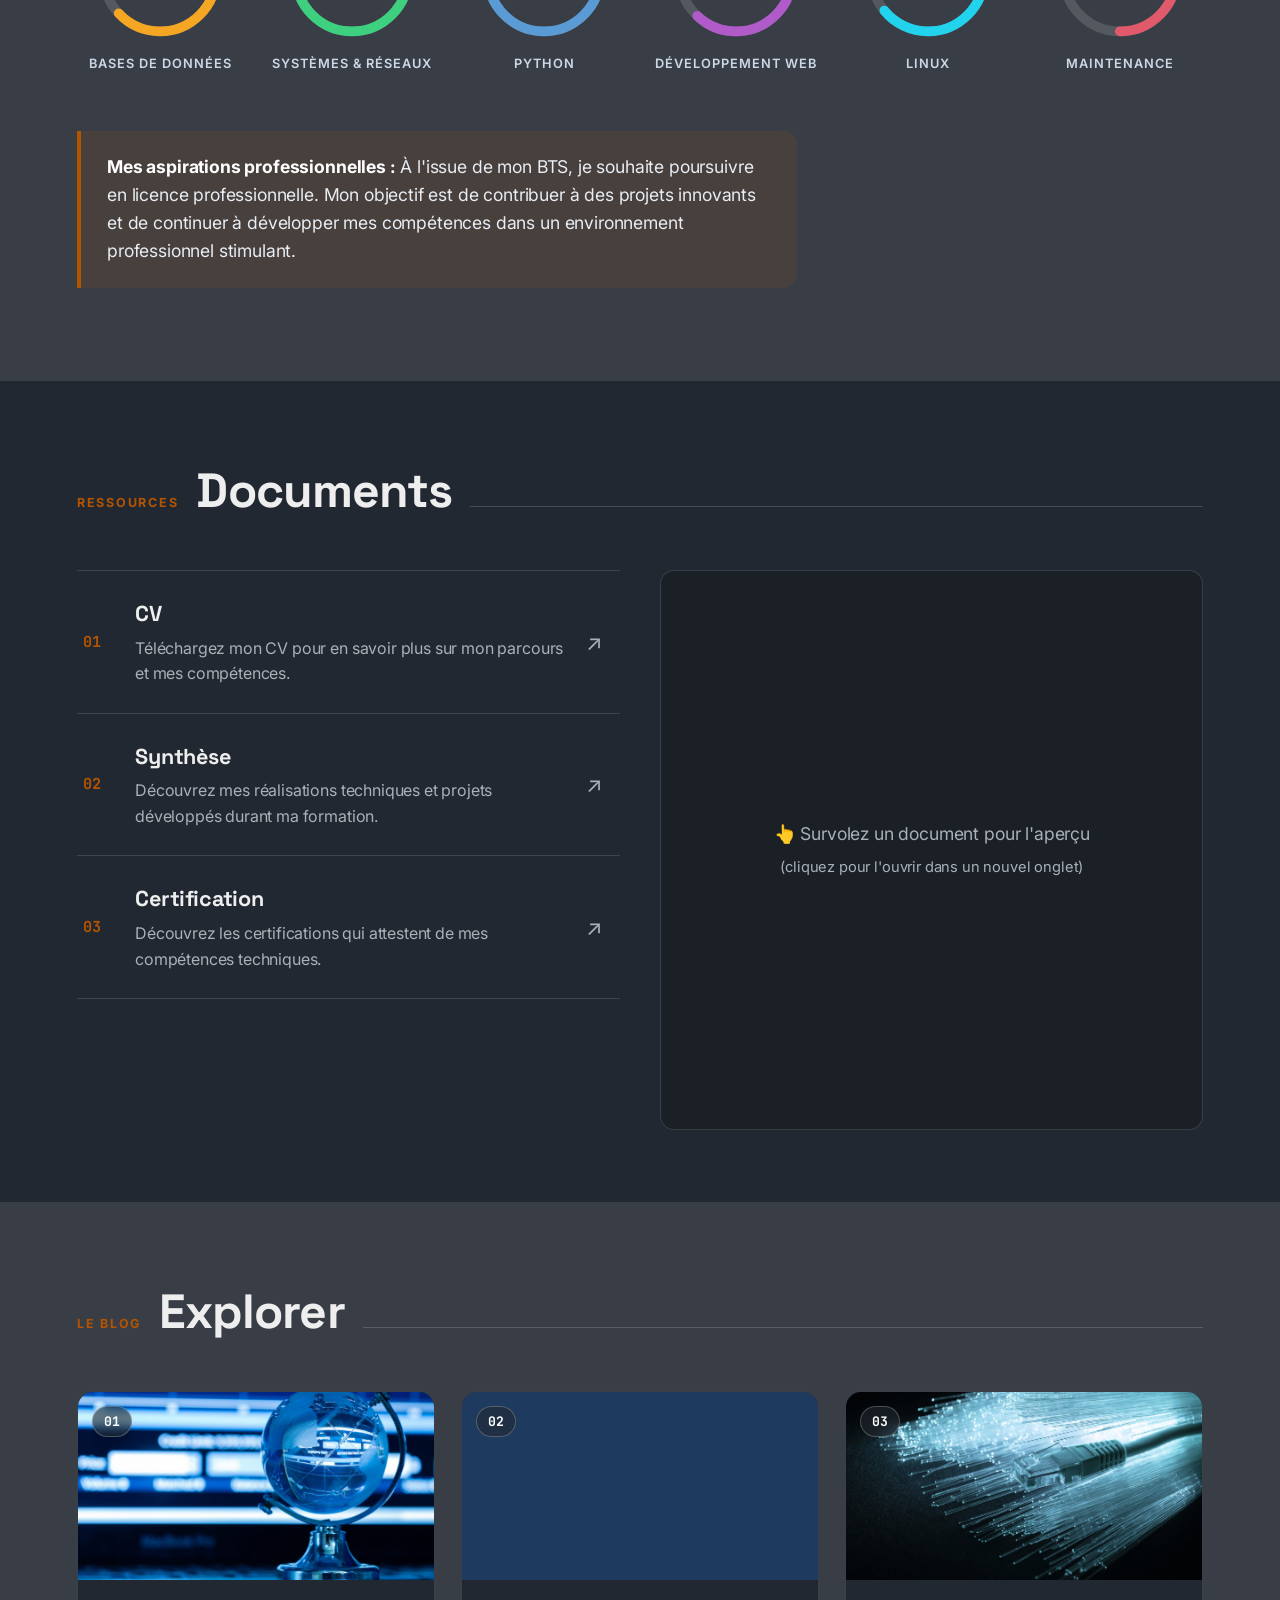
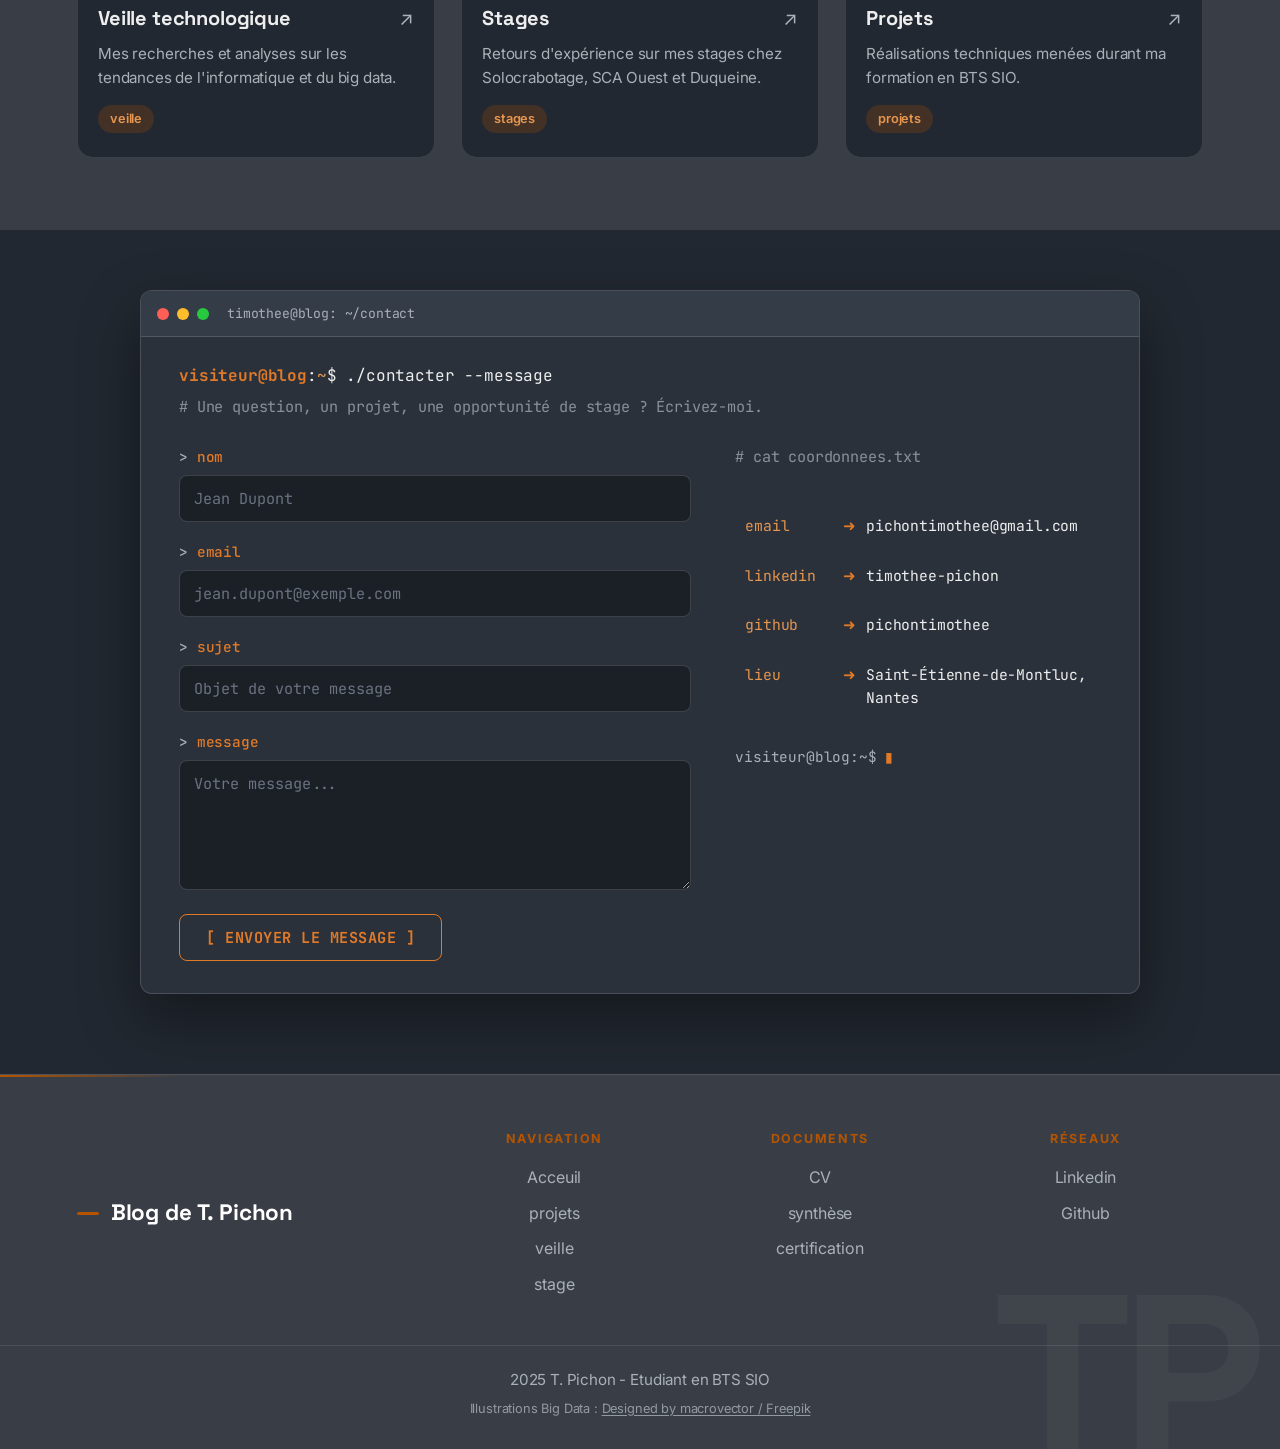
==== commit 52b78488: "Refonte de la page d'accueil (style néo-corporate linéaire) - Hero plein écran + navbar winzy (barre" ====
--- a/index.html
+++ b/index.html
@@ -6,51 +6,88 @@
   <title>Blog de T. Pichon</title>
   <link rel="preconnect" href="https://fonts.googleapis.com">
   <link rel="preconnect" href="https://fonts.gstatic.com" crossorigin>
-  <link href="https://fonts.googleapis.com/css2?family=JetBrains+Mono:wght@400;500;700&display=swap" rel="stylesheet">
+  <link href="https://fonts.googleapis.com/css2?family=Inter:wght@400;500;600;700&family=Space+Grotesk:wght@500;600;700&family=JetBrains+Mono:wght@400;500;700&display=swap" rel="stylesheet">
   <link rel="stylesheet" href="css/style.css">
+  <link rel="stylesheet" href="css/accueil.css">
 </head>
-<body>
+<body class="page-accueil">
 
   <!-- En-tete (injecté par js/header.js) -->
   <header class="entete" id="site-header"></header>
 
-  <!-- Hero -->
-  <section class="hero">
-    <div class="conteneur">
-      <h1>Timothée Pichon</h1>
-      <p class="hero-themes">Veille technologique · Systèmes &amp; réseaux · Cybersécurité · Projets IT</p>
-      <p>Je partage ici mes analyses, mes projets et mon suivi des innovations —
-         de l'IA au quantique jusqu'aux infrastructures.</p>
-    </div>
-  </section>
-  <div class="hero-image"></div>
-
-  <!-- A propos -->
+  <!-- ===================== HERO (plein écran) ===================== -->
+  <section class="hero accueil-hero">
+    <div class="accueil-hero__inner">
+
+      <p class="accueil-hero__eyebrow" data-reveal>
+        <b>Blog</b><span></span> BTS SIO · option SISR · Nantes
+      </p>
+
+      <h1 data-reveal style="--d:80ms">Timothée <em>Pichon</em></h1>
+
+      <p class="accueil-hero__themes" data-reveal style="--d:160ms">
+        <i>Veille technologique</i>
+        <i>Systèmes &amp; réseaux</i>
+        <i>Cybersécurité</i>
+        <i>Projets IT</i>
+      </p>
+
+      <p class="accueil-hero__lede" data-reveal style="--d:220ms">
+        Je partage ici mes analyses, mes projets et mon suivi des innovations —
+        de l'IA au quantique jusqu'aux infrastructures.
+      </p>
+
+      <div class="accueil-hero__cta" data-reveal style="--d:300ms">
+        <a class="btn-accent" href="veille.html">Explorer la veille <span class="fl">↗</span></a>
+        <a class="btn-ligne" href="docs/cv.html" target="_blank" rel="noopener">Voir mon CV <span class="fl">↗</span></a>
+      </div>
+
+      <!-- Index linéaire : conserve les chemins vers toutes les pages -->
+      <nav class="accueil-hero__index" data-reveal style="--d:380ms" aria-label="Accès rapide">
+        <a href="veille.html"><span class="num">01</span><span class="lbl">Veille techno</span></a>
+        <a href="stage.html"><span class="num">02</span><span class="lbl">Stages</span></a>
+        <a href="#projets"><span class="num">03</span><span class="lbl">Projets</span></a>
+        <a href="docs/certification.pdf" target="_blank" rel="noopener"><span class="num">04</span><span class="lbl">Certifications</span></a>
+        <a href="docs/cv.html" target="_blank" rel="noopener"><span class="num">05</span><span class="lbl">CV</span></a>
+      </nav>
+
+    </div>
+
+    <div class="accueil-hero__scroll" aria-hidden="true">
+      <div class="bar"></div>
+      défiler
+    </div>
+  </section>
+
+  <!-- ===================== À propos ===================== -->
   <section class="apropos">
     <div class="conteneur">
-      <h2>À propos de moi</h2>
-
-      <div class="apropos-chips">
+      <h2 data-reveal>À propos de moi</h2>
+
+      <div class="apropos-chips" data-reveal style="--d:80ms">
         <span>🎓 BTS SIO · option SISR</span>
         <span>📍 Nantes</span>
         <span>🔎 En recherche de stage / d'alternance</span>
       </div>
 
-      <p>Je m'appelle Timothée Pichon, étudiant en BTS Services
-         Informatiques aux Organisations (SIO), option SISR. Passionné par
-         l'informatique depuis le collège, j'ai décidé de transformer cette passion
-         en compétences professionnelles concrètes.</p>
-      <p>Au cours de ma formation, j'ai eu l'opportunité de réaliser plusieurs stages
-         en entreprise, notamment chez Solocrabotage, SCA Ouest et Duqueine Atlantique,
-         où j'ai pu développer mes compétences en infrastructure réseau, support
-         technique et maintenance. Ces expériences m'ont permis de confronter mes
-         connaissances théoriques aux réalités du terrain et de comprendre les enjeux
-         concrets du secteur informatique.</p>
-
-      <h3 class="apropos-sous">Mes compétences</h3>
+      <!-- Prose en colonne étroite (≈720px) -->
+      <div class="texte-etroit" data-reveal style="--d:140ms">
+        <p>Je m'appelle Timothée Pichon, étudiant en BTS Services
+           Informatiques aux Organisations (SIO), option SISR. Passionné par
+           l'informatique depuis le collège, j'ai décidé de transformer cette passion
+           en compétences professionnelles concrètes.</p>
+        <p>Au cours de ma formation, j'ai eu l'opportunité de réaliser plusieurs stages
+           en entreprise, notamment chez Solocrabotage, SCA Ouest et Duqueine Atlantique,
+           où j'ai pu développer mes compétences en infrastructure réseau, support
+           technique et maintenance. Ces expériences m'ont permis de confronter mes
+           connaissances théoriques aux réalités du terrain et de comprendre les enjeux
+           concrets du secteur informatique.</p>
+      </div>
+
+      <h3 class="apropos-sous" data-reveal>Mes compétences</h3>
       <!-- Pour modifier une jauge : change UNIQUEMENT data-note (0 à 10).
            L'anneau et le nombre se recalculent automatiquement (js/gauges.js). -->
-      <div class="gauges">
+      <div class="gauges" data-reveal style="--d:80ms">
 
         <div class="gauge" data-note="6.3">
           <div class="gauge-ring">
@@ -120,35 +157,51 @@
 
       </div>
 
-      <p class="aspirations"><strong>Mes aspirations professionnelles :</strong>
+      <p class="aspirations" data-reveal><strong>Mes aspirations professionnelles :</strong>
          À l'issue de mon BTS, je souhaite poursuivre en licence professionnelle.
          Mon objectif est de contribuer à des projets innovants et de continuer à
          développer mes compétences dans un environnement professionnel stimulant.</p>
     </div>
   </section>
 
-  <!-- Documents -->
-  <section class="section docs">
+  <!-- ===================== Documents ===================== -->
+  <section class="section docs" id="documents">
     <div class="conteneur">
-      <h2>Documents</h2>
-      <div class="docs-grille">
+      <div class="sec-tete" data-reveal>
+        <span class="k">Ressources</span>
+        <h2>Documents</h2>
+        <span class="rule"></span>
+      </div>
+      <div class="docs-grille" data-reveal style="--d:80ms">
 
         <!-- Liste des liens -->
         <div class="docs-liste">
           <a class="doc-item" href="docs/cv.html" target="_blank" rel="noopener"
              data-doc="docs/cv.html">
-            <h3>CV</h3>
-            <p>Téléchargez mon CV pour en savoir plus sur mon parcours et mes compétences.</p>
+            <span class="doc-num">01</span>
+            <span class="doc-main">
+              <h3>CV</h3>
+              <p>Téléchargez mon CV pour en savoir plus sur mon parcours et mes compétences.</p>
+            </span>
+            <span class="doc-go" aria-hidden="true">↗</span>
           </a>
           <a class="doc-item" href="docs/synthese.pdf" target="_blank" rel="noopener"
              data-doc="docs/synthese.pdf">
-            <h3>synthèse</h3>
-            <p>Découvrez mes réalisations techniques et projets développés durant ma formation.</p>
+            <span class="doc-num">02</span>
+            <span class="doc-main">
+              <h3>synthèse</h3>
+              <p>Découvrez mes réalisations techniques et projets développés durant ma formation.</p>
+            </span>
+            <span class="doc-go" aria-hidden="true">↗</span>
           </a>
           <a class="doc-item" href="docs/certification.pdf" target="_blank" rel="noopener"
              data-doc="docs/certification.pdf">
-            <h3>certification</h3>
-            <p>Découvrez les certifications qui attestent de mes compétences techniques.</p>
+            <span class="doc-num">03</span>
+            <span class="doc-main">
+              <h3>certification</h3>
+              <p>Découvrez les certifications qui attestent de mes compétences techniques.</p>
+            </span>
+            <span class="doc-go" aria-hidden="true">↗</span>
           </a>
         </div>
 
@@ -165,31 +218,44 @@
     </div>
   </section>
 
-  <!-- Projets -->
-  <section class="section">
+  <!-- ===================== Projets / explorer ===================== -->
+  <section class="section" id="projets">
     <div class="conteneur">
-      <h2>Section heading</h2>
+      <div class="sec-tete" data-reveal>
+        <span class="k">Le blog</span>
+        <h2>Explorer</h2>
+        <span class="rule"></span>
+      </div>
       <div class="cartes">
-        <a class="carte" href="veille.html">
-          <div class="vignette"></div>
+        <a class="carte" href="veille.html" data-reveal>
+          <div class="vignette"><span class="carte-num">01</span></div>
           <div class="corps">
-            <h3>Veille technologique</h3>
+            <div class="corps-tete">
+              <h3>Veille technologique</h3>
+              <span class="carte-go" aria-hidden="true">↗</span>
+            </div>
             <p>Mes recherches et analyses sur les tendances de l'informatique et du big data.</p>
             <span class="tag">veille</span>
           </div>
         </a>
-        <a class="carte" href="stage.html">
-          <div class="vignette"></div>
+        <a class="carte" href="stage.html" data-reveal style="--d:90ms">
+          <div class="vignette"><span class="carte-num">02</span></div>
           <div class="corps">
-            <h3>Stages</h3>
+            <div class="corps-tete">
+              <h3>Stages</h3>
+              <span class="carte-go" aria-hidden="true">↗</span>
+            </div>
             <p>Retours d'expérience sur mes stages chez Solocrabotage, SCA Ouest et Duqueine.</p>
             <span class="tag">stages</span>
           </div>
         </a>
-        <a class="carte" href="#">
-          <div class="vignette"></div>
+        <a class="carte" href="#" data-reveal style="--d:180ms">
+          <div class="vignette"><span class="carte-num">03</span></div>
           <div class="corps">
-            <h3>Projets</h3>
+            <div class="corps-tete">
+              <h3>Projets</h3>
+              <span class="carte-go" aria-hidden="true">↗</span>
+            </div>
             <p>Réalisations techniques menées durant ma formation en BTS SIO.</p>
             <span class="tag">projets</span>
           </div>
@@ -198,9 +264,9 @@
     </div>
   </section>
 
-  <!-- Contact (fenêtre terminal) -->
+  <!-- ===================== Contact (fenêtre terminal) ===================== -->
   <section class="contact-wrapper">
-    <div class="terminal">
+    <div class="terminal" data-reveal>
 
       <!-- Barre de la fenêtre -->
       <div class="term-bar">
@@ -284,10 +350,10 @@
   <button id="backToTop" class="back-to-top" aria-label="Remonter en haut de page">↑</button>
 
   <script src="js/header.js"></script>
-  <script src="js/theme.js"></script>
   <script src="js/documents.js"></script>
   <script src="js/contact.js"></script>
   <script src="js/gauges.js"></script>
   <script src="js/scroll-top.js"></script>
+  <script src="js/accueil.js"></script>
 </body>
 </html>
--- a/css/style.css
+++ b/css/style.css
@@ -577,6 +577,21 @@
 .actu-carte p{font-size:1rem;color:var(--texte-doux);margin-bottom:14px;}
 .actu-date{font-size:.85rem;font-weight:700;color:var(--texte-doux);}
 
+/* Encadré "Focus entreprise" (ex. Pasqal) */
+.focus-entreprise{
+  margin-top:26px;padding:22px 26px;
+  background:linear-gradient(135deg,rgba(102,126,234,.12),rgba(123,91,182,.12));
+  border:1px solid rgba(102,126,234,.35);border-left:4px solid #667eea;
+  border-radius:0 14px 14px 0;
+}
+.focus-tag{
+  display:inline-block;margin-bottom:10px;
+  font-size:.72rem;font-weight:700;text-transform:uppercase;letter-spacing:.6px;
+  color:#fff;background:#667eea;padding:4px 12px;border-radius:20px;
+}
+.focus-entreprise h4{font-size:1.25rem;margin-bottom:10px;color:var(--texte);}
+.focus-entreprise p{margin:0;color:var(--texte);line-height:1.7;}
+
 /* Sources */
 .sources-grille{display:grid;grid-template-columns:repeat(3,1fr);gap:24px;margin-top:24px;}
 .source-carte{background:var(--surface-2);border-radius:12px;padding:20px;text-align:center;}
--- a/css/accueil.css
+++ b/css/accueil.css
@@ -0,0 +1,507 @@
+/* =====================================================================
+   accueil.css — Refonte de la page d'accueil UNIQUEMENT.
+   Tout est scopé à .page-accueil pour ne rien changer sur les autres pages.
+   Style : néo-corporate linéaire.
+   Palette : #222831 (principale) · #393E46 (secondaire)
+             #B55400 (tertiaire/accent) · #EEEEEE (neutre)
+   ===================================================================== */
+
+.page-accueil{
+  --c1:#222831;          /* fond principal sombre            */
+  --c2:#393E46;          /* fond secondaire                   */
+  --c3:#B55400;          /* accent (orange brûlé)             */
+  --c3-vif:#d8691a;      /* accent survol                     */
+  --c3-soft:rgba(181,84,0,.12);
+  --neutre:#EEEEEE;      /* neutre clair                      */
+  --ligne:rgba(238,238,238,.12);
+  --txt-clair:#EEEEEE;
+  --txt-doux-clair:#aab0b8;
+
+  font-family:'Inter','Segoe UI',Roboto,Helvetica,Arial,sans-serif;
+  letter-spacing:-.01em;
+}
+
+.page-accueil h1,
+.page-accueil h2,
+.page-accueil h3,
+.page-accueil .logo,
+.page-accueil .page-titre{
+  font-family:'Space Grotesk','Inter','Segoe UI',sans-serif;
+}
+
+/* ====================================================================
+   1. BARRE DE NAVIGATION  (restylée, liens conservés via header.js)
+   ==================================================================== */
+.page-accueil .entete{
+  background:rgba(34,40,49,.72);
+  -webkit-backdrop-filter:saturate(140%) blur(12px);
+  backdrop-filter:saturate(140%) blur(12px);
+  border-bottom:1px solid transparent;
+  transition:background .35s ease,border-color .35s ease,box-shadow .35s ease;
+}
+.page-accueil .entete.scrolled{
+  background:rgba(34,40,49,.96);
+  border-bottom:1px solid var(--ligne);
+  box-shadow:0 10px 30px rgba(0,0,0,.28);
+}
+.page-accueil .entete .conteneur{height:72px;}
+
+.page-accueil .logo{
+  color:var(--txt-clair);font-weight:700;font-size:1.02rem;letter-spacing:-.02em;
+  display:inline-flex;align-items:center;gap:12px;
+}
+.page-accueil .logo::before{           /* petit repère linéaire orange */
+  content:"";width:22px;height:3px;background:var(--c3);border-radius:2px;
+}
+
+.page-accueil .nav a,
+.page-accueil .nav-lien{color:var(--txt-clair);}
+.page-accueil .nav-lien:hover,
+.page-accueil .nav > a:hover{color:var(--c3);}
+.page-accueil .caret{color:var(--txt-doux-clair);}
+.page-accueil .nav-drop:hover .caret,
+.page-accueil .nav-drop:focus-within .caret{transform:rotate(180deg);color:var(--c3);}
+
+/* Menus déroulants — fond sombre cohérent */
+.page-accueil .nav-menu{
+  background:#2b313a;border:1px solid var(--ligne);
+  box-shadow:0 20px 44px rgba(0,0,0,.45);border-radius:10px;
+}
+.page-accueil .nav-menu a,
+.page-accueil .nav-menu-item{color:var(--txt-clair);}
+.page-accueil .nav-menu a:hover{background:rgba(238,238,238,.06);color:var(--c3);}
+.page-accueil .nav-menu-item.disabled{color:var(--txt-doux-clair);}
+.page-accueil .nav-menu-item.disabled em{background:var(--c3);opacity:1;}
+
+/* Bouton "Accueil" → accent orange (haute spécificité : reste lisible
+   quel que soit le thème, jamais blanc sur blanc) */
+.page-accueil .nav a.btn-noir,
+.page-accueil .nav a.btn-noir:visited{
+  background:var(--c3);color:#fff;border-radius:8px;
+  transition:background .2s ease,transform .2s ease;
+}
+.page-accueil .nav a.btn-noir:hover{background:var(--c3-vif);color:#fff;transform:translateY(-1px);}
+
+/* Choix de thème retiré sur l'accueil : la bascule est masquée */
+.page-accueil #themeToggle,
+.page-accueil .theme-toggle{display:none;}
+
+/* --- Header "winzy" : entrée, soulignés animés, barre de progression --- */
+.page-accueil .entete{
+  position:sticky;top:0;z-index:30;
+  animation:navDescend .6s cubic-bezier(.22,.61,.36,1) both;
+}
+@keyframes navDescend{from{transform:translateY(-100%);opacity:0;}to{transform:none;opacity:1;}}
+
+/* barre de progression de lecture (orange) */
+.page-accueil .entete::after{
+  content:"";position:absolute;left:0;bottom:0;height:2px;
+  width:var(--scrollp,0%);
+  background:linear-gradient(90deg,var(--c3),var(--c3-vif));
+  box-shadow:0 0 12px rgba(181,84,0,.6);
+  transition:width .1s linear;opacity:0;
+}
+.page-accueil .entete.scrolled::after{opacity:1;}
+
+/* souligné animé sous chaque lien de nav */
+.page-accueil .nav-lien,
+.page-accueil .nav > a:not(.btn-noir){position:relative;}
+.page-accueil .nav-lien::after,
+.page-accueil .nav > a:not(.btn-noir)::after{
+  content:"";position:absolute;left:0;bottom:-4px;height:2px;width:0;
+  background:var(--c3);border-radius:2px;transition:width .28s cubic-bezier(.22,.61,.36,1);
+}
+.page-accueil .nav-drop:hover .nav-lien::after,
+.page-accueil .nav-lien:focus-visible::after,
+.page-accueil .nav > a:not(.btn-noir):hover::after{width:100%;}
+
+/* bouton "Accueil" : brillance au survol */
+.page-accueil .btn-noir{position:relative;overflow:hidden;}
+.page-accueil .btn-noir::before{
+  content:"";position:absolute;top:0;left:-130%;width:60%;height:100%;
+  background:linear-gradient(100deg,transparent,rgba(255,255,255,.35),transparent);
+  transform:skewX(-18deg);transition:left .55s ease;
+}
+.page-accueil .btn-noir:hover::before{left:140%;}
+.page-accueil .logo::before{transition:width .3s ease;}
+.page-accueil .entete.scrolled .logo::before{width:30px;}
+
+/* ====================================================================
+   2. HERO — plein écran, linéaire, corporate
+   ==================================================================== */
+.page-accueil .hero{padding:0;}            /* neutralise l'ancien hero */
+.page-accueil .hero-image{display:none;}   /* retire l'ancienne bande image */
+
+.accueil-hero{
+  position:relative;overflow:hidden;
+  min-height:calc(100vh - 72px);
+  display:flex;align-items:center;
+  background:var(--c1);color:var(--txt-clair);
+  padding:72px clamp(24px,6vw,90px) 56px;
+}
+/* grille linéaire très discrète */
+.accueil-hero::before{
+  content:"";position:absolute;inset:0;pointer-events:none;
+  background-image:
+    linear-gradient(var(--ligne) 1px,transparent 1px),
+    linear-gradient(90deg,var(--ligne) 1px,transparent 1px);
+  background-size:100% 88px, 88px 100%;
+  -webkit-mask-image:radial-gradient(120% 90% at 80% 0%,#000 35%,transparent 78%);
+  mask-image:radial-gradient(120% 90% at 80% 0%,#000 35%,transparent 78%);
+  opacity:.5;
+}
+/* lueur orange d'ambiance (sobre, pas cyberpunk) */
+.accueil-hero::after{
+  content:"";position:absolute;top:-30%;right:-10%;width:60vw;height:60vw;
+  background:radial-gradient(circle,rgba(181,84,0,.22),transparent 62%);
+  pointer-events:none;
+}
+.accueil-hero__inner{position:relative;z-index:1;max-width:1180px;width:100%;margin:0 auto;}
+
+.accueil-hero__eyebrow{
+  display:inline-flex;align-items:center;gap:14px;
+  font-size:.82rem;font-weight:600;letter-spacing:.14em;text-transform:uppercase;
+  color:var(--txt-doux-clair);margin-bottom:30px;
+}
+.accueil-hero__eyebrow b{color:var(--c3);font-weight:700;}
+.accueil-hero__eyebrow span{width:52px;height:1px;background:var(--ligne);}
+
+.accueil-hero h1{
+  font-size:clamp(2.8rem,7vw,5.6rem);line-height:.98;font-weight:700;
+  letter-spacing:-.03em;margin:0;
+}
+.accueil-hero h1 em{font-style:normal;color:var(--c3);}
+
+.accueil-hero__themes{
+  margin-top:26px;font-size:clamp(.95rem,1.4vw,1.15rem);
+  font-weight:500;color:var(--neutre);
+  display:flex;flex-wrap:wrap;gap:10px 20px;align-items:center;
+}
+.accueil-hero__themes i{
+  font-style:normal;position:relative;padding-left:18px;color:var(--txt-doux-clair);
+}
+.accueil-hero__themes i::before{
+  content:"";position:absolute;left:0;top:50%;transform:translateY(-50%);
+  width:6px;height:6px;background:var(--c3);border-radius:50%;
+}
+
+.accueil-hero__lede{
+  margin-top:26px;max-width:620px;
+  font-size:1.18rem;line-height:1.7;color:var(--txt-doux-clair);
+}
+
+.accueil-hero__cta{display:flex;flex-wrap:wrap;gap:16px;margin-top:40px;}
+.btn-accent,.btn-ligne{
+  display:inline-flex;align-items:center;gap:10px;
+  padding:15px 28px;border-radius:9px;font-size:.98rem;font-weight:600;
+  cursor:pointer;transition:transform .2s ease,background .2s ease,border-color .2s ease,color .2s ease;
+}
+.btn-accent{background:var(--c3);color:#fff;border:1px solid var(--c3);}
+.btn-accent:hover{background:var(--c3-vif);border-color:var(--c3-vif);transform:translateY(-2px);}
+.btn-ligne{background:transparent;color:var(--neutre);border:1px solid var(--ligne);}
+.btn-ligne:hover{border-color:var(--c3);color:var(--c3);transform:translateY(-2px);}
+.btn-accent .fl,.btn-ligne .fl{transition:transform .2s ease;}
+.btn-accent:hover .fl,.btn-ligne:hover .fl{transform:translate(3px,-3px);}
+
+/* Index linéaire des pages (conserve tous les chemins) */
+.accueil-hero__index{
+  margin-top:60px;border-top:1px solid var(--ligne);
+  display:grid;grid-template-columns:repeat(5,1fr);
+}
+.accueil-hero__index a{
+  position:relative;padding:22px 20px 20px 0;color:var(--neutre);
+  border-right:1px solid var(--ligne);
+  transition:color .2s ease;
+}
+.accueil-hero__index a:last-child{border-right:none;}
+.accueil-hero__index a:hover{color:var(--c3);}
+.accueil-hero__index .num{
+  display:block;font-size:.72rem;font-weight:700;letter-spacing:.1em;
+  color:var(--txt-doux-clair);margin-bottom:8px;
+}
+.accueil-hero__index a:hover .num{color:var(--c3);}
+.accueil-hero__index .lbl{font-size:1.02rem;font-weight:600;letter-spacing:-.01em;}
+.accueil-hero__index a::after{
+  content:"";position:absolute;left:0;bottom:-1px;height:2px;width:0;
+  background:var(--c3);transition:width .3s ease;
+}
+.accueil-hero__index a:hover::after{width:calc(100% - 20px);}
+
+/* indicateur de défilement */
+.accueil-hero__scroll{
+  position:absolute;left:50%;bottom:22px;transform:translateX(-50%);
+  display:flex;flex-direction:column;align-items:center;gap:8px;
+  font-size:.7rem;letter-spacing:.2em;text-transform:uppercase;color:var(--txt-doux-clair);
+  z-index:1;
+}
+.accueil-hero__scroll .bar{width:1px;height:38px;background:var(--ligne);position:relative;overflow:hidden;}
+.accueil-hero__scroll .bar::after{
+  content:"";position:absolute;top:-60%;left:0;width:100%;height:60%;
+  background:var(--c3);animation:scrollCue 1.8s cubic-bezier(.6,0,.4,1) infinite;
+}
+@keyframes scrollCue{0%{top:-60%}60%,100%{top:100%}}
+
+/* ====================================================================
+   3. SECTIONS — rythme & largeurs
+   « texte étroit » pour la prose · pleine largeur pour le visuel
+   ==================================================================== */
+.texte-etroit{max-width:720px;margin-left:0;}        /* 650–750px */
+.page-accueil .apropos .texte-etroit p{color:#e8edf3;}
+
+/* À propos : fond secondaire de la palette + accents orange */
+.page-accueil .apropos{background:var(--c2);}
+.page-accueil .apropos-sous::after{background:var(--c3);}
+.page-accueil .apropos-chips span{
+  background:rgba(238,238,238,.08);border-color:rgba(238,238,238,.16);
+}
+.page-accueil .aspirations{
+  max-width:720px;
+  background:var(--c3-soft);border-left:4px solid var(--c3);
+}
+
+/* --- « Mes compétences » : jauges dynamiques (scroll + survol) --- */
+.page-accueil .g-fill{
+  animation:none;                      /* on pilote le remplissage au scroll */
+  stroke-dashoffset:326.73;            /* anneau vide au départ */
+  transition:stroke-dashoffset 1.3s cubic-bezier(.22,.61,.36,1);
+}
+.page-accueil .gauge.in-view .g-fill{stroke-dashoffset:var(--off,326.73);}
+
+.page-accueil .gauge{
+  transition:transform .3s cubic-bezier(.22,.61,.36,1);cursor:default;
+}
+.page-accueil .gauge-ring{transition:filter .3s ease;}
+.page-accueil .gauge:hover{transform:translateY(-6px);}
+.page-accueil .gauge:hover .gauge-ring{filter:drop-shadow(0 8px 18px rgba(181,84,0,.45));}
+.page-accueil .gauge .g-fill{transition:stroke-dashoffset 1.3s cubic-bezier(.22,.61,.36,1),stroke-width .3s ease;}
+.page-accueil .gauge:hover .g-fill{stroke-width:11;}
+.page-accueil .gauge:hover .g-lbl{color:#fff;}
+.page-accueil .gauge .g-lbl{transition:color .3s ease;}
+
+/* En-tête de section linéaire (kicker + filet) */
+.sec-tete{display:flex;align-items:baseline;gap:18px;margin-bottom:40px;flex-wrap:wrap;}
+.sec-tete .k{
+  font-size:.78rem;font-weight:700;letter-spacing:.14em;text-transform:uppercase;
+  color:var(--c3);white-space:nowrap;
+}
+.sec-tete h2{margin:0;font-size:clamp(2rem,4vw,3rem);font-weight:700;letter-spacing:-.02em;}
+.sec-tete .rule{flex:1;height:1px;background:var(--bordure);min-width:40px;}
+
+/* ---- DOCUMENTS (fond #222831) & EXPLORER (fond #393E46) ----
+   Bas de page accordé à la palette : plus de blanc, alternance sombre/gris. */
+.page-accueil #documents{background:var(--c1);color:var(--neutre);}
+.page-accueil #projets{background:var(--c2);color:var(--neutre);}
+.page-accueil #documents .sec-tete h2,
+.page-accueil #projets .sec-tete h2{color:var(--neutre);}
+.page-accueil #documents .sec-tete .rule,
+.page-accueil #projets .sec-tete .rule{background:rgba(238,238,238,.18);}
+.page-accueil .docs-grille{gap:40px;}
+
+/* Documents : rangées linéaires numérotées */
+.page-accueil .docs-liste{gap:0;border-top:1px solid rgba(238,238,238,.14);}
+.page-accueil .doc-item{
+  display:flex;align-items:center;gap:20px;color:var(--neutre);
+  padding:26px 18px 26px 6px;border:none;border-bottom:1px solid rgba(238,238,238,.14);
+  border-radius:0;position:relative;overflow:hidden;
+  transition:padding-left .3s ease,background .3s ease;
+}
+.page-accueil .doc-item::before{      /* filet orange qui se déploie */
+  content:"";position:absolute;left:0;top:0;height:100%;width:3px;background:var(--c3);
+  transform:scaleY(0);transform-origin:top;transition:transform .3s ease;
+}
+.page-accueil .doc-item:hover{background:rgba(238,238,238,.06);padding-left:20px;transform:none;}
+.page-accueil .doc-item:hover::before{transform:scaleY(1);}
+.page-accueil .doc-num{
+  font-family:'JetBrains Mono',monospace;font-size:.95rem;font-weight:700;
+  color:var(--c3);min-width:32px;
+}
+.page-accueil .doc-main{flex:1;}
+.page-accueil .doc-item h3{
+  font-size:1.35rem;margin-bottom:4px;text-transform:capitalize;color:var(--neutre);
+  transition:color .2s ease;
+}
+.page-accueil .doc-item:hover h3{color:var(--c3);}
+.page-accueil .doc-main p{color:var(--txt-doux-clair);font-size:1rem;margin:0;}
+.page-accueil .doc-go{
+  color:var(--txt-doux-clair);font-size:1.35rem;flex:none;
+  transition:transform .25s ease,color .25s ease;
+}
+.page-accueil .doc-item:hover .doc-go{color:var(--c3);transform:translate(4px,-4px);}
+
+.page-accueil .docs-apercu{
+  border-radius:14px;border:1px solid rgba(238,238,238,.14);background:#1b2027;
+}
+.page-accueil .apercu-vide{color:var(--txt-doux-clair);}
+
+/* Explorer : cartes #222831 posées sur le fond gris #393E46 */
+.page-accueil .cartes{gap:26px;}
+.page-accueil .carte{
+  border:1px solid rgba(238,238,238,.12);border-radius:16px;background:var(--c1);overflow:hidden;
+  color:var(--neutre);
+  transition:transform .25s ease,box-shadow .25s ease,border-color .25s ease;
+}
+.page-accueil .carte:hover{
+  transform:translateY(-6px);border-color:var(--c3);
+  box-shadow:0 22px 48px rgba(0,0,0,.4);
+}
+.page-accueil .carte .vignette{position:relative;height:188px;}
+.page-accueil .carte-num{
+  position:absolute;top:14px;left:14px;z-index:2;
+  font-family:'JetBrains Mono',monospace;font-weight:700;font-size:.82rem;color:#fff;
+  background:rgba(34,40,49,.6);-webkit-backdrop-filter:blur(4px);backdrop-filter:blur(4px);
+  border:1px solid rgba(238,238,238,.25);padding:4px 11px;border-radius:30px;
+}
+.page-accueil .carte .vignette::after{      /* voile sombre au survol */
+  content:"";position:absolute;inset:0;
+  background:linear-gradient(180deg,transparent,rgba(34,40,49,.5));
+  opacity:0;transition:opacity .25s ease;
+}
+.page-accueil .carte:hover .vignette::after{opacity:1;}
+.page-accueil .carte .corps{padding:22px 20px 24px;}
+.page-accueil .corps-tete{
+  display:flex;align-items:center;justify-content:space-between;gap:12px;margin-bottom:8px;
+}
+.page-accueil .carte h3{font-size:1.25rem;margin:0;color:var(--neutre);transition:color .2s ease;}
+.page-accueil .carte:hover h3{color:var(--c3);}
+.page-accueil .carte-go{
+  color:var(--txt-doux-clair);font-size:1.2rem;flex:none;
+  transition:transform .25s ease,color .25s ease;
+}
+.page-accueil .carte:hover .carte-go{color:var(--c3);transform:translate(3px,-3px);}
+.page-accueil .carte p{color:var(--txt-doux-clair);margin-bottom:14px;}
+.page-accueil .tag{background:rgba(181,84,0,.22);color:#e6964f;}
+
+/* ---- Zone contact (fond #222831) : terminal dans la palette, plus de blanc ---- */
+.page-accueil .contact-wrapper{
+  background:var(--c1);
+  --term-bg:#2a313b; --term-bar:#343c47; --term-border:rgba(238,238,238,.16);
+  --term-txt:#EEEEEE; --term-muted:#aab0b8; --term-green:#e07a28;
+}
+.page-accueil .terminal{box-shadow:0 24px 60px rgba(0,0,0,.4);}
+.page-accueil .term-path,
+.page-accueil .term-key{color:#e6964f;}            /* bleu → orange clair */
+.page-accueil .term-comment{color:#8a9099;}
+.page-accueil .form-group input,
+.page-accueil .form-group textarea{background:#1b2027;color:var(--neutre);}
+.page-accueil .form-group input::placeholder,
+.page-accueil .form-group textarea::placeholder{color:#6b7280;}
+.page-accueil .form-group input:focus,
+.page-accueil .form-group textarea:focus{
+  border-color:var(--c3);box-shadow:0 0 0 3px rgba(181,84,0,.2);
+}
+.page-accueil .submit-btn:hover{background:var(--c3);color:#fff;box-shadow:0 0 18px rgba(181,84,0,.45);}
+.page-accueil a.term-line:hover{background:rgba(181,84,0,.12);}
+
+/* ====================================================================
+   FOOTER "winzy" — fond #393E46, filet orange, monogramme filigrane
+   ==================================================================== */
+.page-accueil .footer{
+  position:relative;overflow:hidden;
+  background:var(--c2);color:var(--neutre);
+  border-top:1px solid rgba(238,238,238,.12);
+}
+.page-accueil .footer::before{           /* amorce orange en haut à gauche */
+  content:"";position:absolute;top:0;left:0;height:2px;width:180px;
+  background:linear-gradient(90deg,var(--c3),transparent);
+}
+.page-accueil .footer::after{            /* monogramme géant en filigrane */
+  content:"TP";position:absolute;right:2vw;bottom:-3.2rem;z-index:0;
+  font-family:'Space Grotesk',sans-serif;font-weight:700;font-size:15rem;line-height:1;
+  letter-spacing:-.05em;color:rgba(238,238,238,.045);pointer-events:none;
+}
+.page-accueil .footer .conteneur{position:relative;z-index:1;}
+
+.page-accueil .footer .marque{
+  font-family:'Space Grotesk',sans-serif;font-weight:700;color:#fff;
+  display:inline-flex;align-items:center;gap:12px;
+}
+.page-accueil .footer .marque::before{
+  content:"";width:22px;height:3px;background:var(--c3);border-radius:2px;
+}
+.page-accueil .footer h4{
+  color:var(--c3);font-size:.78rem;font-weight:700;
+  letter-spacing:.14em;text-transform:uppercase;
+}
+.page-accueil .footer ul{color:var(--txt-doux-clair);}
+.page-accueil .footer a{color:var(--txt-doux-clair);transition:color .2s ease;}
+.page-accueil .footer li a{position:relative;display:inline-block;}
+.page-accueil .footer li a::after{
+  content:"";position:absolute;left:50%;bottom:-3px;height:1px;width:0;
+  background:var(--c3);transform:translateX(-50%);transition:width .25s ease;
+}
+.page-accueil .footer li a:hover{color:#fff;text-decoration:none;}
+.page-accueil .footer li a:hover::after{width:100%;}
+
+.page-accueil .footer-bas{
+  margin-top:48px;padding-top:22px;
+  border-top:1px solid rgba(238,238,238,.1);color:var(--txt-doux-clair);
+}
+.page-accueil .footer-credit a{color:var(--txt-doux-clair);text-decoration:underline;}
+.page-accueil .footer-credit a:hover{color:var(--c3);}
+
+/* ====================================================================
+   4. SCROLL-TRIGGERED (révélations au défilement)
+   ==================================================================== */
+[data-reveal]{
+  opacity:0;transform:translateY(26px);
+  transition:opacity .7s cubic-bezier(.22,.61,.36,1),transform .7s cubic-bezier(.22,.61,.36,1);
+  transition-delay:var(--d,0ms);
+  will-change:opacity,transform;
+}
+[data-reveal].is-visible{opacity:1;transform:none;}
+
+@media (prefers-reduced-motion:reduce){
+  [data-reveal]{opacity:1;transform:none;transition:none;}
+  .accueil-hero__scroll .bar::after{animation:none;}
+}
+
+/* ====================================================================
+   5. RESPONSIVE
+   ==================================================================== */
+@media(max-width:900px){
+  .accueil-hero__index{grid-template-columns:repeat(2,1fr);}
+  .accueil-hero__index a{border-right:none;border-bottom:1px solid var(--ligne);}
+}
+@media(max-width:820px){
+  .page-accueil .nav{display:none;}
+  .accueil-hero{min-height:calc(100vh - 72px);padding-top:56px;}
+}
+@media(max-width:520px){
+  .accueil-hero__index{grid-template-columns:1fr;}
+  .accueil-hero__cta{flex-direction:column;align-items:stretch;}
+  .btn-accent,.btn-ligne{justify-content:center;}
+}
+
+/* ====================================================================
+   6. BOUTON « RETOUR EN HAUT » — pastille palette + anneau de progression
+   ==================================================================== */
+.page-accueil .back-to-top{
+  position:fixed;bottom:30px;right:30px;z-index:50;
+  width:54px;height:54px;border-radius:50%;border:none;cursor:pointer;padding:0;
+  background:var(--c1);color:var(--neutre);
+  font-size:0;                              /* on masque le "↑" texte, remplacé par ::after */
+  box-shadow:0 10px 26px rgba(34,40,49,.4);
+  transition:opacity .3s ease,transform .3s ease,visibility .3s,background .2s ease,color .2s ease;
+}
+/* anneau de progression de lecture (orange) */
+.page-accueil .back-to-top::before{
+  content:"";position:absolute;inset:-4px;border-radius:50%;
+  background:conic-gradient(var(--c3) var(--scrollp,0%), rgba(238,238,238,.22) 0);
+  -webkit-mask:radial-gradient(farthest-side,#0000 calc(100% - 3px),#000 calc(100% - 3px));
+          mask:radial-gradient(farthest-side,#0000 calc(100% - 3px),#000 calc(100% - 3px));
+  pointer-events:none;
+}
+/* flèche (glyphe dédié, nette) */
+.page-accueil .back-to-top::after{
+  content:"↑";position:absolute;inset:0;
+  display:flex;align-items:center;justify-content:center;
+  font-family:'Space Grotesk','Inter',sans-serif;font-size:1.4rem;font-weight:700;line-height:1;
+  transition:transform .25s ease;
+}
+.page-accueil .back-to-top:hover{
+  background:var(--c3);color:#fff;transform:translateY(-4px);
+}
+.page-accueil .back-to-top:hover::after{transform:translateY(-3px);}
+/* conserve le comportement d'apparition de style.css */
+.page-accueil .back-to-top.show{transform:translateY(0);}
+.page-accueil .back-to-top.show:hover{transform:translateY(-4px);}
